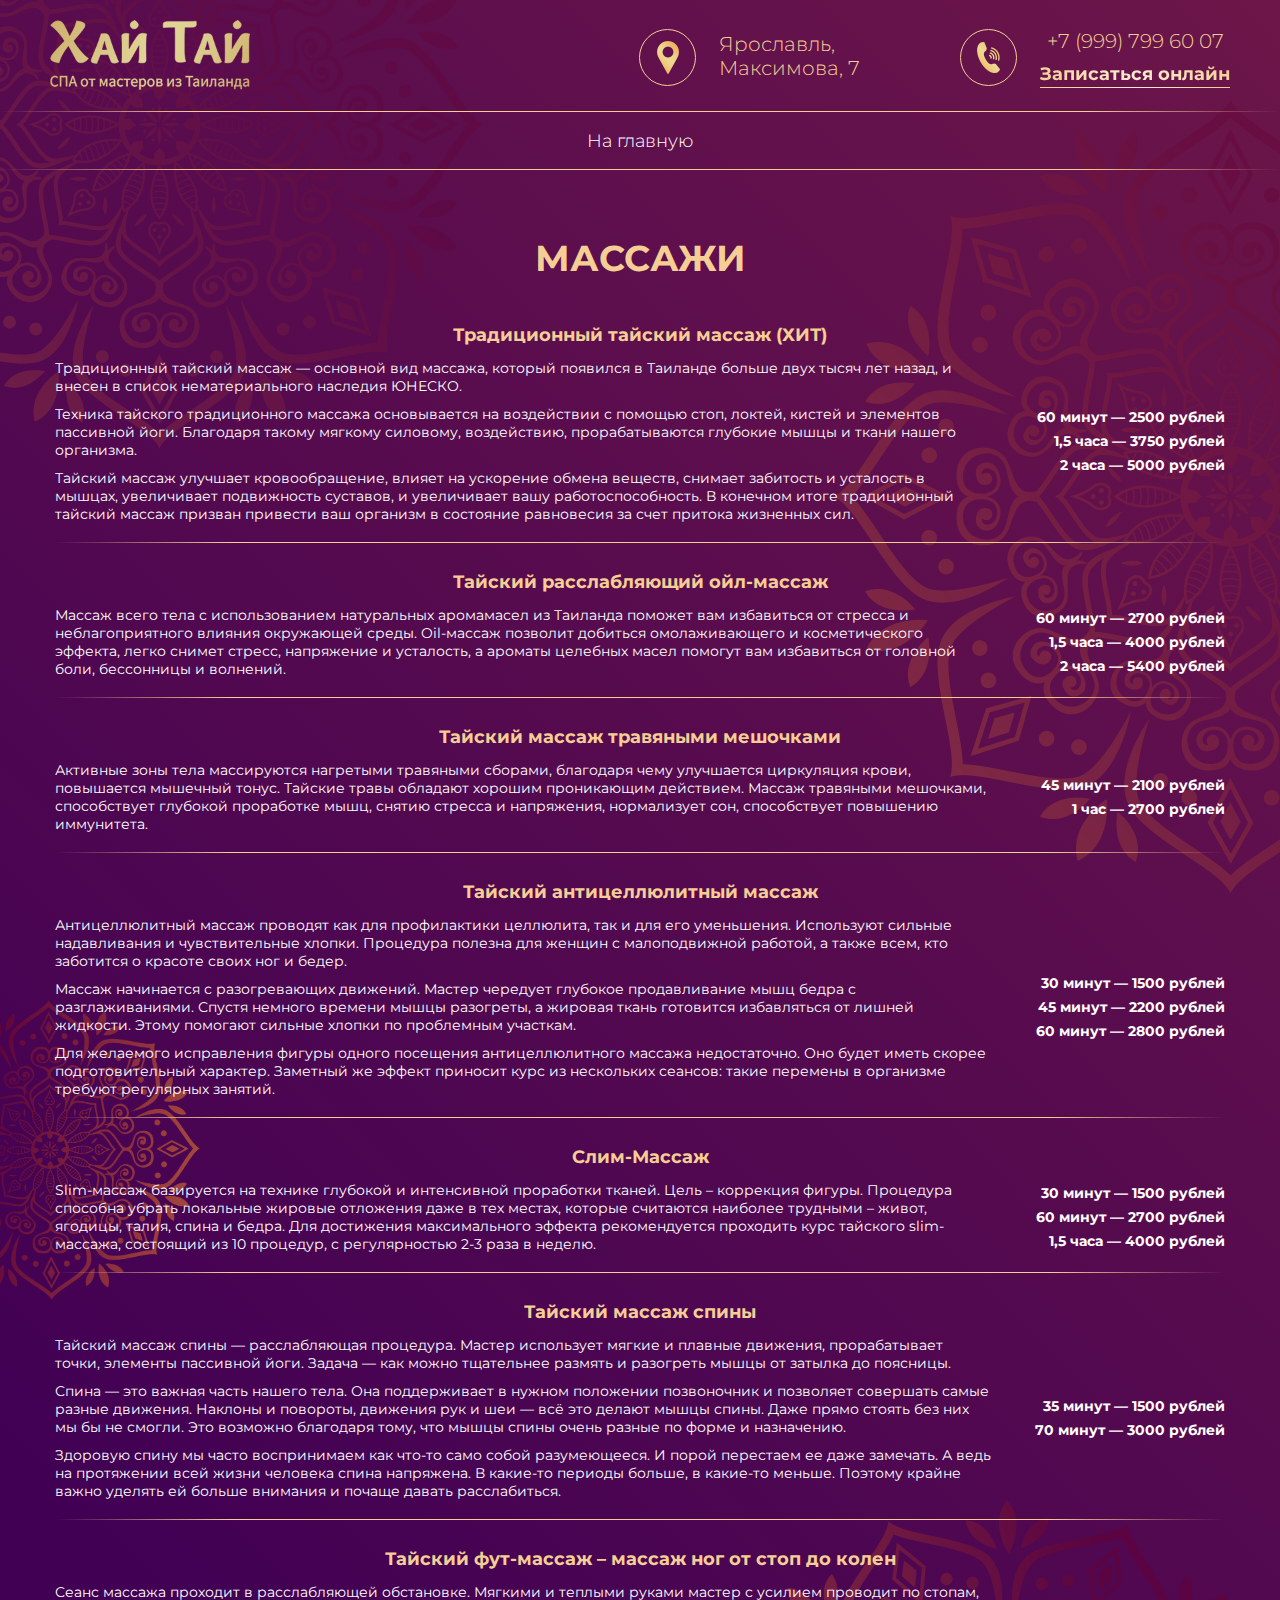
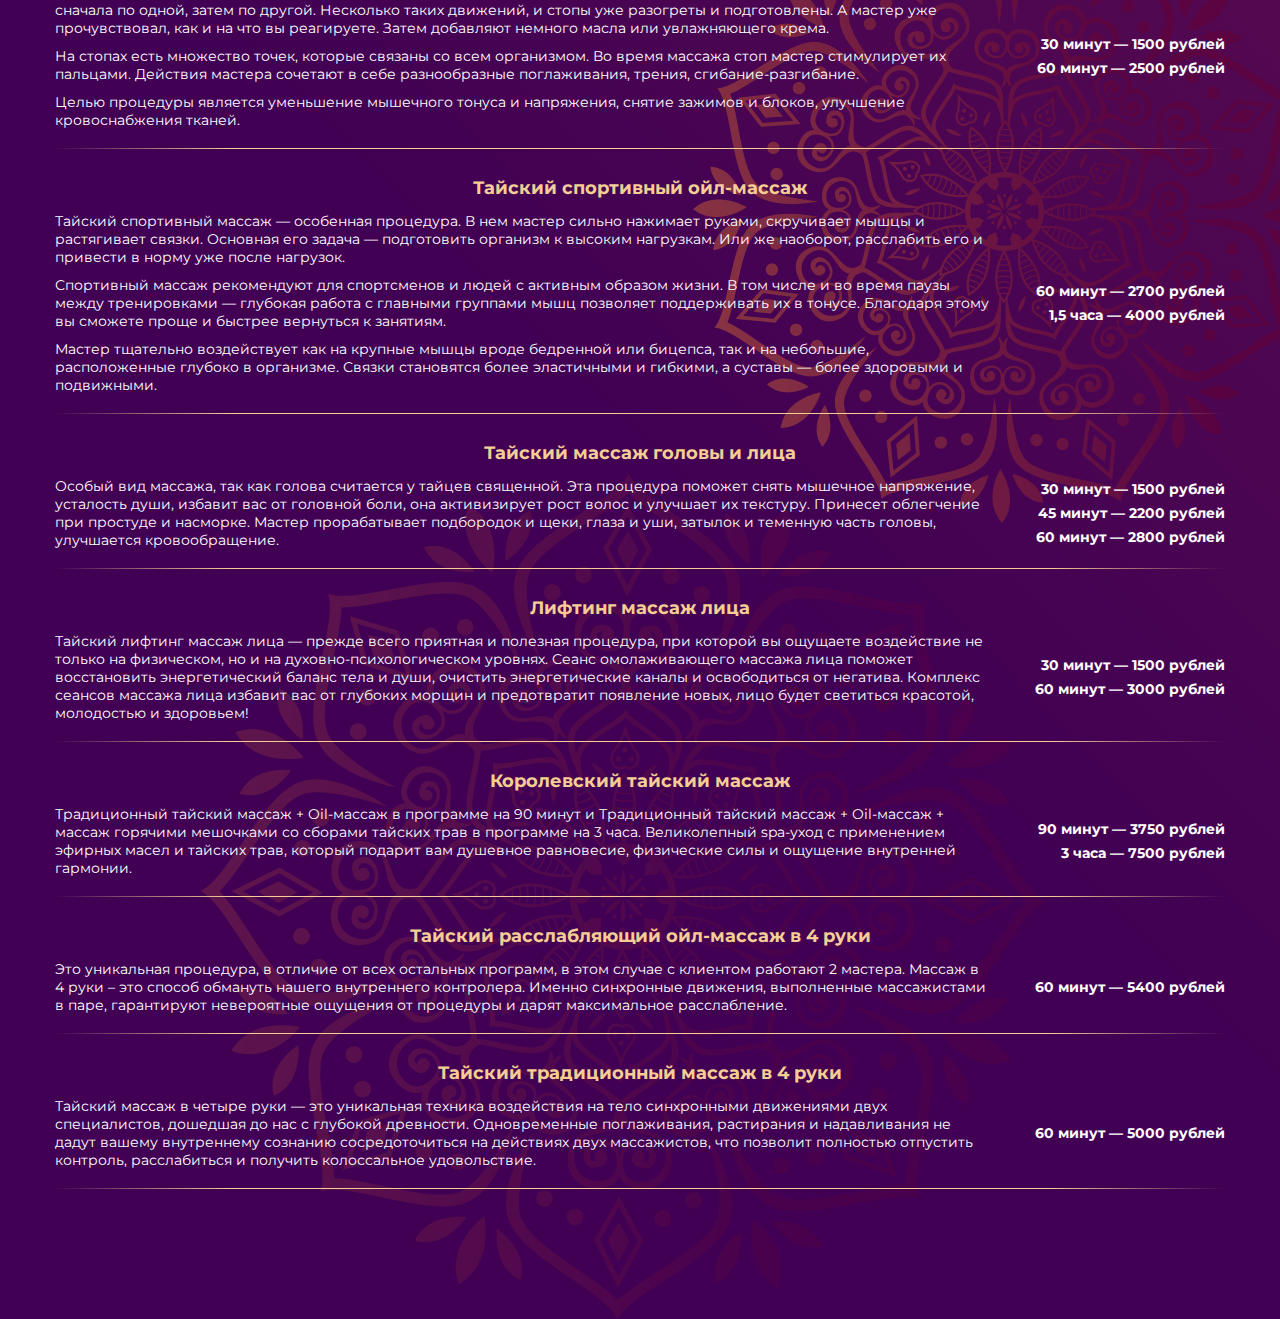
==== massages.html @ 06f7589d "1.0.2" ====
<!DOCTYPE html>
<html lang="en">

<head>
    <meta charset="UTF-8">
    <meta name="viewport" content="width=device-width, initial-scale=1.0">
    <title>Document</title>
    <link rel="stylesheet" href="css/reset.css">
    <link rel="stylesheet" href="css/main.css">
    <link rel="stylesheet" href="css/massages.css">
</head>

<body>
    <header class="header">
        <div class="container header__container">
            <div class="header__top">
                <div class="header__contacts">
                    <a href="index.html" class="header__logo"><img src="img/logo.png" alt="Логотип" width="200"></a>
                    <div class="header__contacts-links">
                        <a href="#" class="header__location">Ярославль, <br>
                            Максимова, 7</a>
                        <div class="header__phone-and-appointment-container">
                            <a href="tel:+79997996007" class="header__phone">+7 (999) 799 60 07</a>
                            <a href="https://beauty.dikidi.net/ru/record/323341" target="_blank"
                                class="header__appointment-btn">Записаться онлайн</a>
                        </div>
                    </div>
                </div>
                <nav class="header__navigation">
                    <ul class="header__nav-list">
                        <li class="header__nav-list-item"><a href="index.html" class="header__nav-list-item-link">На
                                главную</a>
                        </li>
                    </ul>
                </nav>
            </div>
        </div>
    </header>

    <section class="price">
        <div class="container price__container">
            <h2 class="price__title">МАССАЖИ</h2>
            <div class="price__item">
                <h4 class="item__title">Традиционный тайский массаж (ХИТ) </h4>
                <div class="item__discription">
                    <p>Традиционный тайский массаж — основной вид массажа, который появился в Таиланде больше двух тысяч
                        лет назад, и внесен в список нематериального наследия ЮНЕСКО.</p>
                    <p>Техника тайского традиционного массажа основывается на воздействии с помощью стоп, локтей, кистей
                        и элементов пассивной йоги. Благодаря такому мягкому силовому, воздействию, прорабатываются
                        глубокие мышцы и ткани нашего организма.</p>
                    <p>Тайский массаж улучшает кровообращение, влияет на ускорение обмена веществ, снимает забитость и
                        усталость в мышцах, увеличивает подвижность суставов, и увеличивает вашу работоспособность. В
                        конечном итоге традиционный тайский массаж призван привести ваш организм в состояние равновесия
                        за счет притока жизненных сил.</p>
                </div>
                <div class="item__prices">
                    <p class="item__price">60 минут — 2500 рублей</p>
                    <p class="item__price">1,5 часа — 3750 рублей</p>
                    <p class="item__price">2 часа — 5000 рублей</p>
                </div>
            </div>
            <div class="price__item">
                <h4 class="item__title">Тайский расслабляющий ойл-массаж </h4>
                <div class="item__discription">
                    <p>Массаж всего тела с использованием натуральных аромамасел из Таиланда поможет вам избавиться от
                        стресса и неблагоприятного влияния окружающей среды. Oil-массаж позволит добиться омолаживающего
                        и косметического эффекта, легко снимет стресс, напряжение и усталость, а ароматы целебных масел
                        помогут вам избавиться от головной боли, бессонницы и волнений.</p>
                </div>
                <div class="item__prices">
                    <p class="item__price">60 минут — 2700 рублей</p>
                    <p class="item__price">1,5 часа — 4000 рублей</p>
                    <p class="item__price">2 часа — 5400 рублей</p>
                </div>
            </div>
            <div class="price__item">
                <h4 class="item__title">Тайский массаж травяными мешочками</h4>
                <div class="item__discription">
                    <p>Активные зоны тела массируются нагретыми травяными сборами, благодаря чему улучшается циркуляция
                        крови, повышается мышечный тонус. Тайские травы обладают хорошим проникающим действием. Массаж
                        травяными мешочками, способствует глубокой проработке мышц, снятию стресса и напряжения,
                        нормализует сон, способствует повышению иммунитета.</p>
                </div>
                <div class="item__prices">
                    <p class="item__price">45 минут — 2100 рублей</p>
                    <p class="item__price">1 час — 2700 рублей</p>
                </div>
            </div>
            <div class="price__item">
                <h4 class="item__title">Тайский антицеллюлитный массаж </h4>
                <div class="item__discription">
                    <p>Антицеллюлитный массаж проводят как для профилактики целлюлита, так и для его уменьшения.
                        Используют сильные надавливания и чувствительные хлопки. Процедура полезна для женщин с
                        малоподвижной работой, а также всем, кто заботится о красоте своих ног и бедер.</p>
                    <p>Массаж начинается с разогревающих движений. Мастер чередует глубокое продавливание мышц бедра с
                        разглаживаниями. Спустя немного времени мышцы разогреты, а жировая ткань готовится избавляться
                        от лишней жидкости. Этому помогают сильные хлопки по проблемным участкам.</p>
                    <p>Для желаемого исправления фигуры одного посещения антицеллюлитного массажа недостаточно. Оно
                        будет иметь скорее подготовительный характер. Заметный же эффект приносит курс из нескольких
                        сеансов: такие перемены в организме требуют регулярных занятий.</p>
                </div>
                <div class="item__prices">
                    <p class="item__price">30 минут — 1500 рублей</p>
                    <p class="item__price">45 минут — 2200 рублей</p>
                    <p class="item__price">60 минут — 2800 рублей</p>
                </div>
            </div>
            <div class="price__item">
                <h4 class="item__title">Слим-Массаж</h4>
                <div class="item__discription">
                    <p>Slim-массаж базируется на технике глубокой и интенсивной проработки тканей. Цель – коррекция
                        фигуры. Процедура способна убрать локальные жировые отложения даже в тех местах, которые
                        считаются наиболее трудными – живот, ягодицы, талия, спина и бедра. Для достижения максимального
                        эффекта рекомендуется проходить курс тайского slim-массажа, состоящий из 10 процедур, с
                        регулярностью 2-3 раза в неделю.</p>
                </div>
                <div class="item__prices">
                    <p class="item__price">30 минут — 1500 рублей</p>
                    <p class="item__price">60 минут — 2700 рублей</p>
                    <p class="item__price">1,5 часа — 4000 рублей</p>
                </div>
            </div>
            <div class="price__item">
                <h4 class="item__title">Тайский массаж спины </h4>
                <div class="item__discription">
                    <p>Тайский массаж спины — расслабляющая процедура. Мастер использует мягкие и плавные движения,
                        прорабатывает точки, элементы пассивной йоги. Задача — как можно тщательнее размять и разогреть
                        мышцы от затылка до поясницы.</p>
                    <p>Спина — это важная часть нашего тела. Она поддерживает в нужном положении позвоночник и позволяет
                        совершать самые разные движения. Наклоны и повороты, движения рук и шеи — всё это делают мышцы
                        спины. Даже прямо стоять без них мы бы не смогли. Это возможно благодаря тому, что мышцы спины
                        очень разные по форме и назначению.</p>
                    <p>Здоровую спину мы часто воспринимаем как что-то само собой разумеющееся. И порой перестаем ее
                        даже замечать. А ведь на протяжении всей жизни человека спина напряжена. В какие-то периоды
                        больше, в какие-то меньше. Поэтому крайне важно уделять ей больше внимания и почаще давать
                        расслабиться.</p>
                </div>
                <div class="item__prices">
                    <p class="item__price">35 минут — 1500 рублей</p>
                    <p class="item__price">70 минут — 3000 рублей</p>
                </div>
            </div>
            <div class="price__item">
                <h4 class="item__title">Тайский фут-массаж – массаж ног от стоп до колен</h4>
                <div class="item__discription">
                    <p>Сеанс массажа проходит в расслабляющей обстановке. Мягкими и теплыми руками мастер с усилием
                        проводит по стопам, сначала по одной, затем по другой. Несколько таких движений, и стопы уже
                        разогреты и подготовлены. А мастер уже прочувствовал, как и на что вы реагируете. Затем
                        добавляют немного масла или увлажняющего крема. </p>
                    <p>На стопах есть множество точек, которые связаны со всем организмом. Во время массажа стоп мастер
                        стимулирует их пальцами. Действия мастера сочетают в себе разнообразные поглаживания, трения,
                        сгибание-разгибание.</p>
                    <p>Целью процедуры является уменьшение мышечного тонуса и напряжения, снятие зажимов и блоков,
                        улучшение кровоснабжения тканей.</p>
                </div>
                <div class="item__prices">
                    <p class="item__price">30 минут — 1500 рублей</p>
                    <p class="item__price">60 минут — 2500 рублей</p>
                </div>
            </div>
            <div class="price__item">
                <h4 class="item__title">Тайский спортивный ойл-массаж</h4>
                <div class="item__discription">
                    <p>Тайский спортивный массаж — особенная процедура. В нем мастер сильно нажимает руками, скручивает
                        мышцы и растягивает связки. Основная его задача — подготовить организм к высоким нагрузкам. Или
                        же наоборот, расслабить его и привести в норму уже после нагрузок.</p>
                    <p>Спортивный массаж рекомендуют для спортсменов и людей с активным образом жизни. В том числе и во
                        время паузы между тренировками — глубокая работа с главными группами мышц позволяет поддерживать
                        их в тонусе. Благодаря этому вы сможете проще и быстрее вернуться к занятиям.
                    </p>
                    <p>Мастер тщательно воздействует как на крупные мышцы вроде бедренной или бицепса, так и на
                        небольшие, расположенные глубоко в организме. Связки становятся более эластичными и гибкими, а
                        суставы — более здоровыми и подвижными.</p>
                </div>
                <div class="item__prices">
                    <p class="item__price">60 минут — 2700 рублей</p>
                    <p class="item__price">1,5 часа — 4000 рублей</p>
                </div>
            </div>
            <div class="price__item">
                <h4 class="item__title">Тайский массаж головы и лица</h4>
                <div class="item__discription">
                    <p>Особый вид массажа, так как голова считается у тайцев священной. Эта процедура поможет снять
                        мышечное напряжение, усталость души, избавит вас от головной боли, она активизирует рост волос и
                        улучшает их текстуру. Принесет облегчение при простуде и насморке. Мастер прорабатывает
                        подбородок и щеки, глаза и уши, затылок и теменную часть головы, улучшается кровообращение.</p>
                </div>
                <div class="item__prices">
                    <p class="item__price">30 минут — 1500 рублей</p>
                    <p class="item__price">45 минут — 2200 рублей</p>
                    <p class="item__price">60 минут — 2800 рублей</p>
                </div>
            </div>
            <div class="price__item">
                <h4 class="item__title">Лифтинг массаж лица</h4>
                <div class="item__discription">
                    <p>Тайский лифтинг массаж лица — прежде всего приятная и полезная процедура, при которой вы ощущаете
                        воздействие не только на физическом, но и на духовно-психологическом уровнях. Сеанс
                        омолаживающего массажа лица поможет восстановить энергетический баланс тела и души, очистить
                        энергетические каналы и освободиться от негатива. Комплекс сеансов массажа лица избавит вас от
                        глубоких морщин и предотвратит появление новых, лицо будет светиться красотой, молодостью и
                        здоровьем!</p>
                </div>
                <div class="item__prices">
                    <p class="item__price">30 минут — 1500 рублей</p>
                    <p class="item__price">60 минут — 3000 рублей</p>
                </div>
            </div>
            <div class="price__item">
                <h4 class="item__title">Королевский тайский массаж </h4>
                <div class="item__discription">
                    <p>Традиционный тайский массаж + Oil-массаж в программе на 90 минут и Традиционный тайский массаж +
                        Oil-массаж + массаж горячими мешочками со сборами тайских трав в программе на 3 часа.
                        Великолепный spa-уход с применением эфирных масел и тайских трав, который подарит вам душевное
                        равновесие, физические силы и ощущение внутренней гармонии.</p>
                </div>
                <div class="item__prices">
                    <p class="item__price">90 минут — 3750 рублей</p>
                    <p class="item__price">3 часа — 7500 рублей</p>
                </div>
            </div>
            <div class="price__item">
                <h4 class="item__title">Тайский расслабляющий ойл-массаж в 4 руки</h4>
                <div class="item__discription">
                    <p>Это уникальная процедура, в отличие от всех остальных программ, в этом случае с клиентом работают
                        2 мастера. Массаж в 4 руки – это способ обмануть нашего внутреннего контролера. Именно
                        синхронные движения, выполненные массажистами в паре, гарантируют невероятные ощущения от
                        процедуры и дарят максимальное расслабление.</p>
                </div>
                <div class="item__prices">
                    <p class="item__price">60 минут — 5400 рублей</p>
                </div>
            </div>
            <div class="price__item">
                <h4 class="item__title">Тайский традиционный массаж в 4 руки </h4>
                <div class="item__discription">
                    <p>Тайский массаж в четыре руки — это уникальная техника воздействия на тело синхронными движениями
                        двух специалистов, дошедшая до нас с глубокой древности. Одновременные поглаживания, растирания
                        и надавливания не дадут вашему внутреннему сознанию сосредоточиться на действиях двух
                        массажистов, что позволит полностью отпустить контроль, расслабиться и получить колоссальное
                        удовольствие.</p>
                </div>
                <div class="item__prices">
                    <p class="item__price">60 минут — 5000 рублей</p>
                </div>
            </div>
        </div>
    </section>

</body>

</html>
---- css/main.css ----
@import url('https://fonts.googleapis.com/css?family=Roboto:300,400,700&display=swap&subset=cyrillic');
@import url('https://fonts.googleapis.com/css?family=Source+Sans+Pro:300,400,700&display=swap&subset=cyrillic');
/* font-family: 'Source Sans Pro', sans-serif; */
@import url('https://fonts.googleapis.com/css?family=Montserrat:300,400,700,900&display=swap&subset=cyrillic');
/* font-family: 'Montserrat', sans-serif; */


a {
    color: #000;
    text-decoration: none;
}

html {
    font-size: 10px;
    /* font-family: 'Roboto', sans-serif; */
    /* font-family: 'Source Sans Pro', sans-serif; */
    font-family: 'Montserrat', sans-serif;
    font-weight: 400;
}

body {
    overflow-x: hidden;
}



/* .container {
    padding-left: 5rem;
    padding-right: 5rem;
} */

.header__top {
    padding-left: 5rem;
    padding-right: 5rem;
    /* padding-bottom: 1px; */
    background: url('../img/ornament.png') right 10rem/auto no-repeat, url('../img/ornament2.png') left top/auto no-repeat, linear-gradient(45deg, rgba(65, 0, 84, 1) 35%, rgba(108, 22, 73, 1) 100%);
}


.header__contacts {
    position: relative;
    display: flex;
    justify-content: space-between;
    align-items: center;
    padding-top: 2rem;
    padding-bottom: 2rem;
}

.header__contacts::after {
    content: '';
    position: absolute;
    bottom: 0;
    left: -5rem;
    width: 100vw;
    height: 1px;
    background: linear-gradient(90deg, rgba(244, 206, 148, 0) 0%, rgba(244, 206, 148, 1) 15%, rgba(244, 206, 148, 1) 50%, rgba(244, 206, 148, 1) 85%, rgba(244, 206, 148, 0) 100%);
}


.header__contacts-links {
    display: flex;
    align-items: center;
    height: 6.5rem;
}

.header__phone-and-appointment-container {
    position: relative;
    display: flex;
    flex-direction: column;
    align-items: center;
    justify-content: space-around;
    height: 100%;
    padding-left: 8rem;
}

.header__phone::before {
    content: '';
    position: absolute;
    left: 0;
    top: 50%;
    margin-top: -2.75rem;
    width: 5.5rem;
    height: 5.5rem;
    border-radius: 50%;
    border: 1px solid #f4ce94;
    background: url('../img/incoming-call.png');
    background-position: center;
    background-repeat: no-repeat;
}

.header__location,
.header__phone {
    font-size: 2rem;
    font-weight: 300;
    color: #f4ce94;
    line-height: normal;
}

.header__location {
    position: relative;
    display: flex;
    align-items: center;
    height: 100%;
    padding-left: 8rem;
    margin-right: 10rem;
}

.header__location::before {
    content: '';
    position: absolute;
    left: 0;
    top: 50%;
    margin-top: -2.75rem;
    width: 5.5rem;
    height: 5.5rem;
    border-radius: 50%;
    border: 1px solid #f4ce94;
    background: url('../img/pin.png');
    background-position: center;
    background-repeat: no-repeat;
}

.header__appointment-btn {
    position: relative;
    font-size: 1.8rem;
    font-weight: 700;
    background: linear-gradient(45deg, rgba(244, 206, 148, 1) 0%, rgba(252, 235, 209, 1) 50%, rgba(244, 206, 148, 1) 100%);
    -webkit-background-clip: text;
    -webkit-text-fill-color: transparent;
    color: #f4ce94;
}

.header__appointment-btn::after {
    content: '';
    position: absolute;
    bottom: -5px;
    left: 0;
    width: 100%;
    height: 1px;
    background: linear-gradient(45deg, rgba(244, 206, 148, 1) 0%, rgba(252, 235, 209, 1) 50%, rgba(244, 206, 148, 1) 100%);

}


.header__nav-list {
    display: flex;
    justify-content: space-around;
    align-items: center;
    max-width: 117rem;
    padding-top: 2rem;
    padding-bottom: 2rem;
    margin: auto;
}

.header__nav-list-item-link {
    position: relative;
    font-size: 1.8rem;
    font-weight: 300;
    color: #fff;
    transition: .3s;
    transition-property: color;
}

.header__nav-list-item-link::after {
    content: '';
    position: absolute;
    bottom: -5px;
    left: -10%;
    width: 120%;
    height: 1px;
    background: linear-gradient(45deg, rgba(244, 206, 148, 1) 0%, rgba(252, 235, 209, 1) 50%, rgba(244, 206, 148, 1) 100%);
    opacity: 0;
    transition: .5s;
    transition-property: opacity;
}

.header__nav-list-item-link:hover:after {
    opacity: 1;
}

.header__nav-list-item-link:hover {
    color: #f4ce94;
}

.header__navigation {
    position: relative;
}

.header__navigation::after {
    content: '';
    position: absolute;
    bottom: 0;
    left: -5rem;
    width: 100vw;
    height: 1px;
    background: linear-gradient(90deg, rgba(244, 206, 148, 0) 0%, rgba(244, 206, 148, 1) 15%, rgba(244, 206, 148, 1) 50%, rgba(244, 206, 148, 1) 85%, rgba(244, 206, 148, 0) 100%);
}


.header__content {
    position: relative;
}

.swiper-container {
    width: 100%;
    height: 100vh;
    min-height: 90rem;
}

.slider-img-container {
    display: flex;
    align-items: center;
    width: 100%;
    max-height: 100%;
    overflow-y: hidden;
    background-repeat: no-repeat;
    background-position: center;
    background-size: cover;
}

.slider-img-container::before {
    content: '';
    position: absolute;
    top: 0;
    height: 0;
    width: 100%;
    height: 100%;
    background: linear-gradient(45deg, rgba(65, 0, 84, 0.7) 35%, rgba(108, 22, 73, 0.7) 100%);
}

.swiper-pagination-bullet {
    border: 1px solid #fff;
    background: none;
}

.swiper-pagination-bullet-active {
    border: 1px solid #f4ce94;
    background: #f4ce94;
}

.header__content-text {
    position: absolute;
    top: 0;
    left: 0;
    z-index: 9999;
    display: flex;
    flex-direction: column;
    align-items: center;
    justify-content: center;
    width: 100%;
    height: 100%;
}

.header__title {
    font-size: 6rem;
    color: #f4ce94;
    font-weight: 700;
    margin-bottom: 3rem;
}

.header__subtitle {
    position: relative;
    font-size: 3rem;
    font-weight: 300;
    color: #fff;
    text-align: center;
    line-height: normal;
}

.header__subtitle::after {
    content: '';
    position: absolute;
    bottom: -10rem;
    left: 50%;
    margin-left: -10rem;
    width: 20rem;
    height: 5rem;
    background-image: url('../img/text-separator.png');
    background-position: center;
    background-repeat: no-repeat;
    background-size: contain;
}

.header__second-title {
    margin-top: 15rem;
    font-size: 3rem;
    color: #f4ce94;
    font-weight: 700;
    margin-bottom: 3rem;
}

.header__second-title-discription {
    display: flex;
    flex-direction: column;
    align-items: center;
}

.header__second-title-discription p {
    position: relative;
    width: max-content;
    margin-bottom: 1.5rem;
    font-size: 1.8rem;
    font-weight: 300;
    color: #fff;
    text-align: center;
}

.header__second-title-discription p::before,
.header__second-title-discription p::after {
    content: '';
    position: absolute;
    top: 50%;
    margin-top: -0.35rem;
    width: 3rem;
    height: 0.7rem;
    background: url('../img/bullet.png');
    background-position: center;
    background-size: contain;
    background-repeat: no-repeat;
}

.header__second-title-discription p::after {
    right: -5rem;
}

.header__second-title-discription p::before {
    left: -5rem;
    transform: rotate(180deg);
}



/* ********************CERTIFICATE************************ */

@keyframes move_wave {
    0% {
        transform: translateX(0) translateZ(0) scaleY(1)
    }

    50% {
        transform: translateX(-25%) translateZ(0) scaleY(0.55)
    }

    100% {
        transform: translateX(-50%) translateZ(0) scaleY(1)
    }
}


.certificate__container {
    position: relative;
    padding-top: 10rem;
    padding-bottom: 15rem;
}

.waveWrapper {
    overflow: hidden;
    position: absolute;
    left: 0;
    right: 0;
    bottom: 0;
    top: -2px;
    z-index: -2;
    margin: auto;
}

.waveWrapperInner {
    position: absolute;
    width: 100%;
    overflow: hidden;
    height: 100%;
    bottom: -1px;
    background-image: linear-gradient(to top, rgba(108, 22, 73, 1) 20%, rgba(65, 0, 84, 1) 80%);
}

.bgTop {
    z-index: 15;
    opacity: 0.5;
}

.bgMiddle {
    z-index: 10;
    opacity: 0.75;
}

.bgBottom {
    z-index: 5;
}

.wave {
    position: absolute;
    left: 0;
    width: 200%;
    height: 100%;
    background-repeat: repeat no-repeat;
    background-position: 0 bottom;
    transform-origin: center bottom;
}

.waveTop {
    background-size: 50% 100px;
}

.waveAnimation .waveTop {
    animation: move-wave 3s;
    -webkit-animation: move-wave 3s;
    -webkit-animation-delay: 1s;
    animation-delay: 1s;
}

.waveMiddle {
    background-size: 50% 120px;
}

.waveAnimation .waveMiddle {
    animation: move_wave 10s linear infinite;
}

.waveBottom {
    background-size: 50% 100px;
}

.waveAnimation .waveBottom {
    animation: move_wave 15s linear infinite;
}


.certificate__title {
    position: relative;
    font-size: 3.6rem;
    font-weight: 700;
    color: #f4ce94;
    text-align: center;
}

.certificate__title::after {
    content: '';
    position: absolute;
    bottom: -3rem;
    left: 50%;
    margin-left: -10rem;
    width: 20rem;
    height: 1rem;
    background-image: url('../img/title-sep.png');
    background-position: center;
    background-repeat: no-repeat;
    background-size: contain;
}

.certificate__subtitle {
    margin-top: 5rem;
    font-size: 2.4rem;
    font-weight: 300;
    color: #fff;
    text-align: center;
}

.certificate__discription {
    position: relative;
    display: flex;
    flex-direction: column;
    align-items: center;
    justify-content: center;
    width: 650px;
    height: 330px;
    margin: auto;
    margin-top: 10rem;
}

.certificate__discription::before {
    content: '';
    position: absolute;
    left: 0;
    bottom: 0;
    z-index: -1;
    width: 100%;
    height: 400px;
    background-image: url('../img/content-border.png');
    background-size: contain;
}

.certificate__discription-par {
    padding-left: 3rem;
    padding-right: 3rem;
    font-size: 1.6rem;
    font-weight: 300;
    color: #fff;
    text-align: center;
}

.certificate__discription-par:first-child {
    margin-bottom: 2rem;
    font-weight: 700;
}

.certificate__button {
    margin-top: 4rem;
    padding: 1.5rem 3rem;
    font-size: 1.8rem;
    font-weight: 700;
    color: #fff;
    text-shadow: 0px 2px 4.7px rgba(0, 0, 0, 0.4);
    background: linear-gradient(90deg, rgb(255, 192, 95) 0%, rgb(244, 206, 148) 50%, rgb(255, 192, 95) 100%);
    cursor: pointer;
    transition: .3s;
    transition-property: transform, box-shadow;
}

.certificate__button:hover {
    transform: scale(1.01);
    box-shadow: 0px 6px 15.04px 0.96px rgba(0, 0, 0, 0.5);
}




/* **************SERVICES*************** */

.services {
    position: relative;
    top: -2px;
    background-color: #fff;
}

.services__container {
    padding-top: 10rem;
    padding-bottom: 10rem;
}

.services__content {
    display: flex;
    flex-wrap: wrap;
    width: 1170px;
    margin: auto;
    margin-top: 7rem;
}

.services__item:nth-child(1),
.services__item:nth-child(3) {
    display: flex;
    flex-direction: column;
    align-items: center;
    justify-content: center;
    width: 25%;
    height: 200px;
    border: 1px solid #b8b8b8;
    box-sizing: border-box;
    transition: 0.3s;
    transition-property: border, color;
}

.services__item:nth-child(2),
.services__item:nth-child(4) {
    width: 25%;
    height: 200px;
    background-position: center;
    background-size: cover;
    background-repeat: no-repeat;
}

.services__item:nth-child(2) {
    background-image: url('../img/services1.jpg');
}

.services__item:nth-child(4) {
    background-image: url('../img/services2.jpg');
}

.services__item-title {
    margin-top: 2rem;
    font-size: 2.6rem;
    color: #250030;
    transition: 0.3s;
    transition-property: color;
}

.services__item:nth-child(1):hover,
.services__item:nth-child(3):hover {
    border: 1px solid #f4ce94;

}

.services__item:nth-child(1):hover .services__item-title,
.services__item:nth-child(3):hover .services__item-title {
    color: #f4ce94;
}

.icon-container {
    width: 8rem;
    height: 8rem;
}

.services__icon {
    width: 8rem;
    height: 8rem;
    fill: linear-gradient(45deg, #410054 35%, rgba(108, 22, 73, 1) 100%);
    transition: 0.3s;
    transition-property: fill;
}

.services__item:nth-child(1):hover .services__icon,
.services__item:nth-child(3):hover .services__icon {
    fill: #f4ce94;
}
---- css/massages.css ----
body {
    background: url('../img/ornament4.png') 20rem bottom/auto no-repeat, url('../img/ornament3.png') right 150rem/auto no-repeat, url('../img/bg-orn.png') -10rem 100rem/30rem auto no-repeat, url('../img/ornament.png') right 10rem/auto no-repeat, url('../img/ornament2.png') left top/auto no-repeat, linear-gradient(45deg, rgba(65, 0, 84, 1) 35%, rgba(108, 22, 73, 1) 100%);
}

.header__top {
    background: none;
}

.price__container {
    display: flex;
    flex-direction: column;
    align-items: center;
    width: 1170px;
    margin: auto;
    padding-top: 7rem;
    padding-bottom: 10rem;
}

.price__title {
    margin-bottom: 5rem;
    font-size: 3.6rem;
    font-weight: 700;
    color: #f4ce94;
}

.price__item {
    position: relative;
    display: flex;
    flex-wrap: wrap;
    justify-content: space-between;
    align-items: center;
    width: 100%;
    padding-bottom: 2rem;
    margin-bottom: 3rem;
}

.price__item::after {
    content: '';
    position: absolute;
    left: 0;
    bottom: 0;
    width: 100%;
    height: 1px;
    background: linear-gradient(90deg, rgba(244, 206, 148, 0) 0%, rgba(244, 206, 148, 1) 15%, rgba(244, 206, 148, 1) 50%, rgba(244, 206, 148, 1) 85%, rgba(244, 206, 148, 0) 100%);

}

.item__title {
    width: 100%;
    font-size: 1.8rem;
    font-weight: 700;
    color: #f4ce94;
    text-align: center;
    margin-bottom: 1.5rem;
}

.item__title_short {
    width: 80%;
    text-align-last: left;
}

.item__discription {
    width: 80%;

}

.item__discription p {
    font-size: 1.4rem;
    color: #fff;
    line-height: normal;
    margin-bottom: 1rem;
}

.item__discription p:last-child {
    margin-bottom: 0;
}

.item__discription ul {
    margin-top: 1.5rem;
}

.item__discription ul li {
    position: relative;
    font-size: 1.4rem;
    color: #fff;
    line-height: normal;
    margin-bottom: 1rem;
    padding-left: 2rem;
}

.item__discription ul li:last-child {
    margin-bottom: 0;
}

.item__discription ul li::before {
    content: '';
    position: absolute;
    left: 0;
    top: 50%;
    margin-top: -0.35rem;
    width: 0.7rem;
    height: 0.7rem;
    margin-right: 1rem;
    border-radius: 50%;
    background-color: #f4ce94;
}



.item__price {
    font-size: 1.4rem;
    font-weight: 700;
    color: #fff;
    margin-bottom: 1rem;
    text-align: right;
}

.item__prices .item__price:last-child {
    margin-bottom: 0;
}
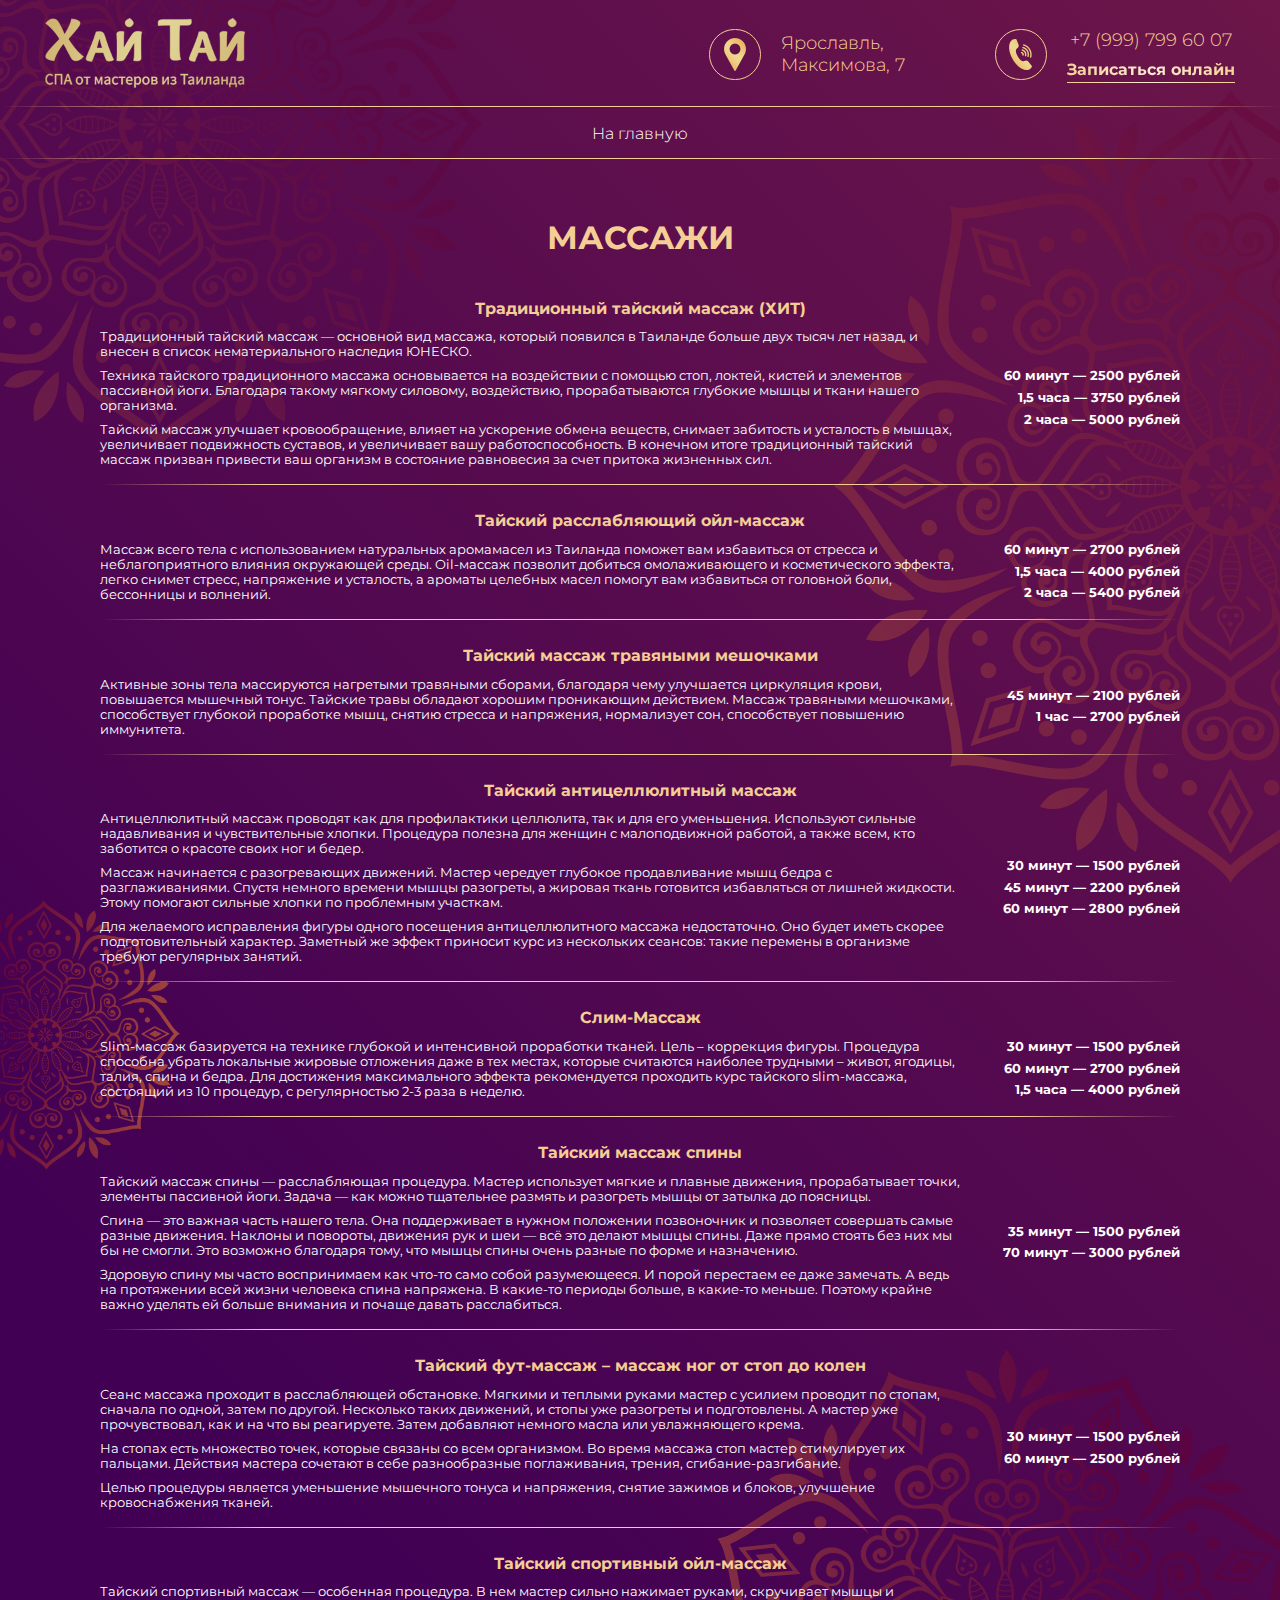
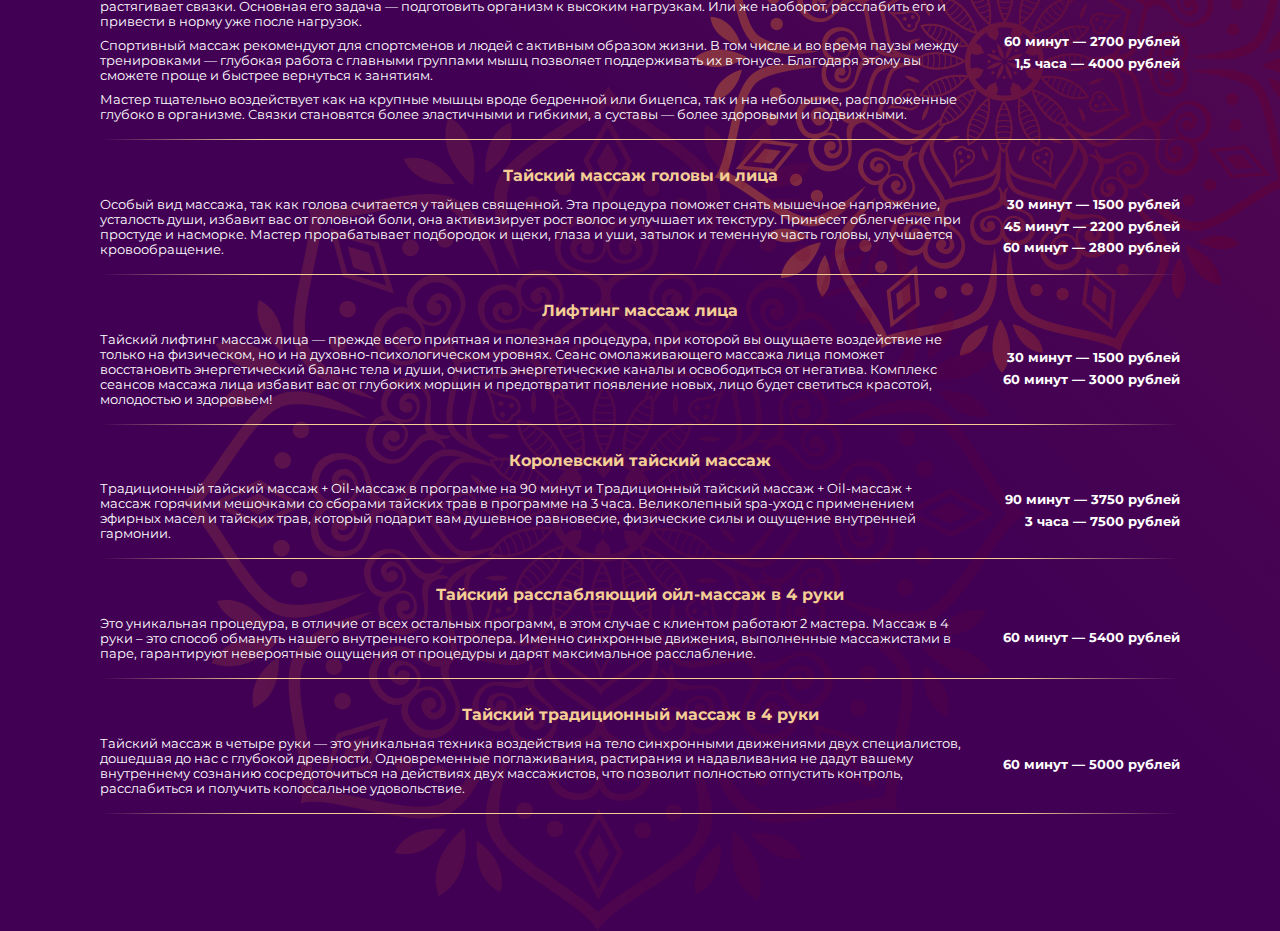
==== commit 7576b579: "1.1.0" ====
--- a/massages.html
+++ b/massages.html
@@ -4,7 +4,7 @@
 <head>
     <meta charset="UTF-8">
     <meta name="viewport" content="width=device-width, initial-scale=1.0">
-    <title>Document</title>
+    <title>Хай Тай. Массажи</title>
     <link rel="stylesheet" href="css/reset.css">
     <link rel="stylesheet" href="css/main.css">
     <link rel="stylesheet" href="css/massages.css">
@@ -17,7 +17,7 @@
                 <div class="header__contacts">
                     <a href="index.html" class="header__logo"><img src="img/logo.png" alt="Логотип" width="200"></a>
                     <div class="header__contacts-links">
-                        <a href="#" class="header__location">Ярославль, <br>
+                        <a class="header__location">Ярославль, <br>
                             Максимова, 7</a>
                         <div class="header__phone-and-appointment-container">
                             <a href="tel:+79997996007" class="header__phone">+7 (999) 799 60 07</a>
@@ -247,6 +247,33 @@
         </div>
     </section>
 
+    <div class="header__contacts_fixed header__contacts">
+        <a href="index.html" class="header__logo"><img src="img/logo.png" alt="Логотип" width="100"></a>
+        <div class="header__contacts-links">
+            <a class="header__location flowing-scroll">Ярославль, <br>
+                Максимова, 7</a>
+            <div class="header__phone-and-appointment-container">
+                <a href="tel:+79997996007" class="header__phone">+7 (999) 799 60 07</a>
+                <a href="https://beauty.dikidi.net/ru/record/323341" target="_blank"
+                    class="header__appointment-btn">Записаться онлайн</a>
+            </div>
+        </div>
+    </div>
+
+
+    <script src="https://code.jquery.com/jquery-3.4.1.min.js"
+        integrity="sha256-CSXorXvZcTkaix6Yvo6HppcZGetbYMGWSFlBw8HfCJo=" crossorigin="anonymous"></script>
+    <script>
+        var fixedHeader = $('.header__contacts_fixed');
+
+        $(window).scroll(function () {
+            if ($(window).scrollTop() > 170) {
+                fixedHeader.addClass('header__contacts_fixed_active');
+            } else {
+                fixedHeader.removeClass('header__contacts_fixed_active');
+            }
+        });
+    </script>
 </body>
 
 </html>--- a/css/main.css
+++ b/css/main.css
@@ -19,15 +19,423 @@
 }
 
 body {
+    position: relative;
     overflow-x: hidden;
 }
 
-
+@media(max-width: 1280px) {
+    html {
+        font-size: 9px;
+    }
+}
+
+@media(max-width: 1023px) {
+    html {
+        font-size: 8px;
+    }
+}
+
+@media(max-width: 767px) {
+    html {
+        font-size: 7px;
+    }
+}
 
 /* .container {
     padding-left: 5rem;
     padding-right: 5rem;
 } */
+
+
+
+.mobile-menu {
+    position: fixed;
+    top: 0;
+    left: 0;
+    z-index: 9999;
+    display: flex;
+    justify-content: space-around;
+    align-items: center;
+    flex-direction: column;
+    width: 100vw;
+    height: 100vh;
+    background: linear-gradient(45deg, rgba(65, 0, 84, 1) 35%, rgba(108, 22, 73, 1) 100%);
+    transform: translateX(100%);
+    transition: transform 0.5s;
+}
+
+.mobile-menu_active {
+    transform: translateX(0);
+}
+
+.mobile-menu__contacts {
+    position: relative;
+    display: flex;
+    flex-direction: column;
+    align-items: center;
+    width: 100%;
+    padding-bottom: 5rem;
+}
+
+.mobile-menu__contacts::after {
+    content: '';
+    position: absolute;
+    bottom: 0;
+    width: 100%;
+    height: 1px;
+    background: linear-gradient(90deg, rgba(244, 206, 148, 0) 0%, rgba(244, 206, 148, 1) 15%, rgba(244, 206, 148, 1) 50%, rgba(244, 206, 148, 1) 85%, rgba(244, 206, 148, 0) 100%);
+}
+
+
+.mobile-menu__contacts-links {
+    display: flex;
+    flex-direction: column;
+    align-items: center;
+
+    margin-top: 3rem;
+}
+
+.mobile-menu__phone-and-appointment-container {
+    position: relative;
+    display: flex;
+    flex-direction: column;
+    align-items: center;
+    justify-content: space-around;
+    height: 100%;
+    padding-left: 4rem;
+    margin-top: 2rem;
+}
+
+.mobile-menu__phone::before {
+    content: '';
+    position: absolute;
+    left: 0;
+    top: 50%;
+    margin-top: -1.5rem;
+    width: 3rem;
+    height: 3rem;
+    border-radius: 50%;
+    border: 1px solid #f4ce94;
+    background: url('../img/incoming-call.png');
+    background-position: center;
+    background-repeat: no-repeat;
+    background-size: 1.5rem auto;
+}
+
+.mobile-menu__location,
+.mobile-menu__phone {
+    font-size: 2rem;
+    font-weight: 300;
+    color: #f4ce94;
+    line-height: normal;
+}
+
+.mobile-menu__location {
+    position: relative;
+    display: flex;
+    align-items: center;
+    height: 100%;
+    padding-left: 4rem;
+}
+
+.mobile-menu__location::before {
+    content: '';
+    position: absolute;
+    left: 0;
+    top: 50%;
+    margin-top: -1.5rem;
+    width: 3rem;
+    height: 3rem;
+    border-radius: 50%;
+    border: 1px solid #f4ce94;
+    background: url('../img/pin.png');
+    background-position: center;
+    background-repeat: no-repeat;
+    background-size: 1.5rem auto;
+}
+
+.mobile-menu__appointment-btn {
+    position: relative;
+    font-size: 1.8rem;
+    font-weight: 700;
+    background: linear-gradient(45deg, rgba(244, 206, 148, 1) 0%, rgba(252, 235, 209, 1) 50%, rgba(244, 206, 148, 1) 100%);
+    -webkit-background-clip: text;
+    -webkit-text-fill-color: transparent;
+    color: #f4ce94;
+}
+
+.mobile-menu__appointment-btn::after {
+    content: '';
+    position: absolute;
+    bottom: -3px;
+    left: 0;
+    width: 100%;
+    height: 1px;
+    background: linear-gradient(45deg, rgba(244, 206, 148, 1) 0%, rgba(252, 235, 209, 1) 50%, rgba(244, 206, 148, 1) 100%);
+
+}
+
+.mobile-menu__nav-list {
+    display: flex;
+    flex-direction: column;
+    align-items: center;
+}
+
+.mobile-menu__nav-list-item {
+    margin-bottom: 2rem;
+}
+
+.mobile-menu__nav-list-item:last-child {
+    margin-bottom: 0;
+}
+
+.mobile-menu__nav-list-item-link {
+    position: relative;
+    font-size: 2rem;
+    font-weight: 300;
+    color: #fff;
+}
+
+.mobile-menu__navigation {
+    position: relative;
+    width: 100%;
+}
+
+.mobile-menu__nav-list-item-link::after {
+    content: '';
+    position: absolute;
+    bottom: -5px;
+    left: -10%;
+    width: 120%;
+    height: 1px;
+    background: linear-gradient(45deg, rgba(244, 206, 148, 1) 0%, rgba(252, 235, 209, 1) 50%, rgba(244, 206, 148, 1) 100%);
+    opacity: 0;
+    transition: .5s;
+    transition-property: opacity;
+}
+
+.mobile-menu__nav-list-item-link:hover:after {
+    opacity: 1;
+}
+
+.mobile-menu__nav-list-item-link:hover {
+    color: #f4ce94;
+}
+
+/* .mobile-menu__navigation::after {
+    content: '';
+    position: absolute;
+    bottom: 0;
+    width: 100%;
+    height: 1px;
+    background: linear-gradient(90deg, rgba(244, 206, 148, 0) 0%, rgba(244, 206, 148, 1) 15%, rgba(244, 206, 148, 1) 50%, rgba(244, 206, 148, 1) 85%, rgba(244, 206, 148, 0) 100%);
+} */
+
+.mobile-menu__nav-and-socials {
+    display: flex;
+    flex-direction: column;
+    align-items: center;
+    justify-content: center;
+}
+
+.mobile-menu__socials {
+    display: flex;
+    margin-top: 5rem;
+}
+
+.mobile-menu__social-item {
+    display: flex;
+    align-items: center;
+    justify-content: center;
+    width: 2rem;
+    height: 2rem;
+    padding: 1rem;
+    margin-right: 2rem;
+    border-radius: 50%;
+    border: 1px solid #f4ce94;
+}
+
+.mobile-menu__social-item:last-child {
+    margin-right: 0;
+}
+
+.mobile-menu__social-item img {
+    height: 2rem;
+}
+
+.mobile-menu__close-btn {
+    position: absolute;
+    right: 3rem;
+    top: 3rem;
+    width: 3rem;
+    height: 3rem;
+    cursor: pointer;
+}
+
+.mobile-menu__close-btn::after,
+.mobile-menu__close-btn::before {
+    content: '';
+    position: absolute;
+    top: 0;
+    left: 0;
+    width: 100%;
+    height: 5px;
+    border-radius: 5px;
+    background-color: #f4ce94;
+}
+
+.mobile-menu__close-btn::after {
+    transform: rotate(45deg);
+}
+
+.mobile-menu__close-btn::before {
+    transform: rotate(-45deg);
+}
+
+@media(max-height: 420px) {
+    .mobile-menu {
+        flex-direction: row;
+    }
+
+    .mobile-menu__contacts {
+        display: flex;
+        flex-direction: column;
+        align-items: center;
+        justify-content: center;
+        width: 50%;
+        height: 100%;
+    }
+
+    .mobile-menu__nav-and-socials {
+        display: flex;
+        flex-direction: column;
+        align-items: center;
+        justify-content: center;
+        width: 50%;
+        height: 100%;
+    }
+
+    .mobile-menu__contacts::after {
+        display: none;
+    }
+}
+
+
+
+
+
+
+.popup-form__container {
+    position: fixed;
+    top: 0;
+    left: 0;
+    z-index: 9999;
+    display: none;
+    justify-content: center;
+    align-items: center;
+    width: 100vw;
+    height: 100vh;
+    background-color: rgba(0, 0, 0, 0.7);
+}
+
+.popup__form-container {
+    position: relative;
+    display: flex;
+    flex-direction: column;
+    align-items: center;
+    width: 50rem;
+    padding-top: 5rem;
+    padding-bottom: 5rem;
+    box-sizing: border-box;
+    border-radius: 2rem;
+    background: linear-gradient(45deg, rgba(65, 0, 84, 1) 35%, rgba(108, 22, 73, 1) 100%);
+
+}
+
+.popup-form__container_active {
+    display: flex;
+}
+
+.popup__form-container form {
+    width: 70%;
+}
+
+.popup__form-container form input {
+    width: 100%;
+}
+
+.popup-form__btn-close {
+    position: absolute;
+    right: 2rem;
+    top: 2rem;
+    width: 3rem;
+    height: 3rem;
+    cursor: pointer;
+}
+
+.popup-form__btn-close::after,
+.popup-form__btn-close::before {
+    content: '';
+    position: absolute;
+    top: 0;
+    left: 0;
+    width: 100%;
+    height: 5px;
+    border-radius: 5px;
+    background-color: #f4ce94;
+}
+
+.popup-form__btn-close::after {
+    transform: rotate(45deg);
+}
+
+.popup-form__btn-close::before {
+    transform: rotate(-45deg);
+}
+
+.popup-form__discription {
+    width: 80%;
+    margin-top: 2rem;
+    font-size: 1.4rem;
+    color: #fff;
+    font-weight: 300;
+}
+
+.popup-form__discription a {
+    font-size: 1.4rem;
+    color: #fff;
+    font-weight: 700;
+    text-decoration: underline;
+}
+
+
+/* #appointment-btn {
+    position: fixed;
+    top: 10rem;
+    right: 5rem;
+    z-index: 9999;
+    padding: 1.5rem 3rem;
+    font-size: 1.4rem;
+    font-weight: 700;
+    color: #fff;
+    text-shadow: 0px 2px 4.7px rgba(0, 0, 0, 0.4);
+    background: linear-gradient(90deg, rgb(255, 192, 95) 0%, rgb(244, 206, 148) 50%, rgb(255, 192, 95) 100%);
+    cursor: pointer;
+    transition: .5s;
+    transition-property: transform, box-shadow, opacity, visible;
+    opacity: 0;
+    visibility: hidden;
+}
+
+#appointment-btn.show {
+    opacity: 1;
+    visibility: visible;
+}
+
+.appointment-btn:hover {
+    box-shadow: 0px 6px 15.04px 0.96px rgba(0, 0, 0, 0.5);
+} */
+
 
 .header__top {
     padding-left: 5rem;
@@ -45,6 +453,10 @@
     padding-top: 2rem;
     padding-bottom: 2rem;
 }
+
+
+
+
 
 .header__contacts::after {
     content: '';
@@ -196,6 +608,39 @@
     background: linear-gradient(90deg, rgba(244, 206, 148, 0) 0%, rgba(244, 206, 148, 1) 15%, rgba(244, 206, 148, 1) 50%, rgba(244, 206, 148, 1) 85%, rgba(244, 206, 148, 0) 100%);
 }
 
+.header__mobile-menu-btn {
+    display: none;
+    width: 4rem;
+    height: 4rem;
+    background-image: url('../img/open-menu.svg');
+    background-position: center;
+    background-repeat: no-repeat;
+    background-size: contain;
+    cursor: pointer;
+}
+
+
+
+@media(max-width: 1023px) {
+    .header__contacts-links {
+        display: none;
+    }
+
+    .header__navigation {
+        display: none;
+    }
+
+    .header__mobile-menu-btn {
+        display: block;
+    }
+}
+
+@media(max-width: 767px) {
+    .header__logo img {
+        width: 100px;
+    }
+}
+
 
 .header__content {
     position: relative;
@@ -211,7 +656,7 @@
     display: flex;
     align-items: center;
     width: 100%;
-    max-height: 100%;
+    height: 100%;
     overflow-y: hidden;
     background-repeat: no-repeat;
     background-position: center;
@@ -228,12 +673,12 @@
     background: linear-gradient(45deg, rgba(65, 0, 84, 0.7) 35%, rgba(108, 22, 73, 0.7) 100%);
 }
 
-.swiper-pagination-bullet {
+.header__swiper-pagination .swiper-pagination-bullet {
     border: 1px solid #fff;
     background: none;
 }
 
-.swiper-pagination-bullet-active {
+.header__swiper-pagination .swiper-pagination-bullet-active {
     border: 1px solid #f4ce94;
     background: #f4ce94;
 }
@@ -242,19 +687,23 @@
     position: absolute;
     top: 0;
     left: 0;
-    z-index: 9999;
+    z-index: 9998;
     display: flex;
     flex-direction: column;
     align-items: center;
     justify-content: center;
     width: 100%;
     height: 100%;
+    padding-left: 3rem;
+    padding-right: 3rem;
+    box-sizing: border-box;
 }
 
 .header__title {
     font-size: 6rem;
     color: #f4ce94;
     font-weight: 700;
+    text-align: center;
     margin-bottom: 3rem;
 }
 
@@ -267,7 +716,25 @@
     line-height: normal;
 }
 
-.header__subtitle::after {
+.header__content-appointment-btn {
+    position: relative;
+    margin-top: 4rem;
+    padding: 1.5rem 5rem;
+    font-size: 1.8rem;
+    font-weight: 700;
+    color: #fff;
+    text-shadow: 0px 2px 4.7px rgba(0, 0, 0, 0.4);
+    background: linear-gradient(90deg, rgb(255, 192, 95) 0%, rgb(244, 206, 148) 50%, rgb(255, 192, 95) 100%);
+    cursor: pointer;
+    transition: .3s;
+    transition-property: box-shadow;
+}
+
+.header__content-appointment-btn:hover {
+    box-shadow: 0px 6px 15.04px 0.96px rgba(0, 0, 0, 0.5);
+}
+
+.header__content-appointment-btn::after {
     content: '';
     position: absolute;
     bottom: -10rem;
@@ -281,11 +748,14 @@
     background-size: contain;
 }
 
+
+
 .header__second-title {
     margin-top: 15rem;
     font-size: 3rem;
     color: #f4ce94;
     font-weight: 700;
+    text-align: center;
     margin-bottom: 3rem;
 }
 
@@ -293,6 +763,9 @@
     display: flex;
     flex-direction: column;
     align-items: center;
+    text-align: center;
+    padding-left: 3rem;
+    padding-right: 3rem;
 }
 
 .header__second-title-discription p {
@@ -328,6 +801,23 @@
     transform: rotate(180deg);
 }
 
+
+@media (max-width: 767px) {
+    .header__second-title-discription p {
+        position: relative;
+        width: auto;
+        margin-bottom: 1.5rem;
+        font-size: 1.8rem;
+        font-weight: 300;
+        color: #fff;
+        text-align: center;
+    }
+
+    .slider-img-container img {
+        height: 100%;
+        width: auto;
+    }
+}
 
 
 /* ********************CERTIFICATE************************ */
@@ -449,8 +939,11 @@
 
 .certificate__subtitle {
     margin-top: 5rem;
+    padding-left: 3rem;
+    padding-right: 3rem;
     font-size: 2.4rem;
     font-weight: 300;
+    line-height: normal;
     color: #fff;
     text-align: center;
 }
@@ -461,7 +954,7 @@
     flex-direction: column;
     align-items: center;
     justify-content: center;
-    width: 650px;
+    max-width: 650px;
     height: 330px;
     margin: auto;
     margin-top: 10rem;
@@ -476,7 +969,8 @@
     width: 100%;
     height: 400px;
     background-image: url('../img/content-border.png');
-    background-size: contain;
+    background-size: cover;
+    background-position: center;
 }
 
 .certificate__discription-par {
@@ -486,6 +980,7 @@
     font-weight: 300;
     color: #fff;
     text-align: center;
+    line-height: normal;
 }
 
 .certificate__discription-par:first-child {
@@ -511,6 +1006,33 @@
     box-shadow: 0px 6px 15.04px 0.96px rgba(0, 0, 0, 0.5);
 }
 
+@media (max-width: 767px) {
+    .certificate__discription {
+        margin-top: 15rem;
+    }
+
+    .certificate__discription-par {
+        font-size: 1.8rem;
+    }
+
+
+    .certificate__button {
+        margin-top: 4rem;
+        padding: 1.5rem 2.5rem;
+        font-size: 1.6rem;
+        font-weight: 700;
+        color: #fff;
+        text-shadow: 0px 2px 4.7px rgba(0, 0, 0, 0.4);
+        background: linear-gradient(90deg, rgb(255, 192, 95) 0%, rgb(244, 206, 148) 50%, rgb(255, 192, 95) 100%);
+        cursor: pointer;
+        transition: .3s;
+        transition-property: transform, box-shadow;
+    }
+
+    .wave {
+        background-size: 50% 5rem;
+    }
+}
 
 
 
@@ -530,7 +1052,7 @@
 .services__content {
     display: flex;
     flex-wrap: wrap;
-    width: 1170px;
+    max-width: 1170px;
     margin: auto;
     margin-top: 7rem;
 }
@@ -551,6 +1073,7 @@
 
 .services__item:nth-child(2),
 .services__item:nth-child(4) {
+    position: relative;
     width: 25%;
     height: 200px;
     background-position: center;
@@ -559,11 +1082,23 @@
 }
 
 .services__item:nth-child(2) {
-    background-image: url('../img/services1.jpg');
+    background-image: url('../img/services11.jpg');
 }
 
 .services__item:nth-child(4) {
-    background-image: url('../img/services2.jpg');
+    background-image: url('../img/services22.jpg');
+}
+
+.services__item:nth-child(2)::after,
+.services__item:nth-child(4)::after {
+    content: '';
+    position: absolute;
+    top: 0;
+    left: 0;
+    width: 100%;
+    height: 100%;
+    background: linear-gradient(45deg, rgba(65, 0, 84, 1) 35%, rgba(108, 22, 73, 1) 100%);
+    opacity: 0.3;
 }
 
 .services__item-title {
@@ -593,7 +1128,6 @@
 .services__icon {
     width: 8rem;
     height: 8rem;
-    fill: linear-gradient(45deg, #410054 35%, rgba(108, 22, 73, 1) 100%);
     transition: 0.3s;
     transition-property: fill;
 }
@@ -601,4 +1135,957 @@
 .services__item:nth-child(1):hover .services__icon,
 .services__item:nth-child(3):hover .services__icon {
     fill: #f4ce94;
+}
+
+
+@media(max-width: 1023px) {
+    .services__content {
+        padding-left: 5rem;
+        padding-right: 5rem;
+    }
+
+    .services__item {
+        min-width: 50%;
+    }
+
+    .services__item:nth-child(1) {
+        order: 0;
+    }
+
+    .services__item:nth-child(2) {
+        order: 1;
+    }
+
+    .services__item:nth-child(3) {
+        order: 3;
+    }
+
+    .services__item:nth-child(4) {
+        order: 2;
+    }
+
+}
+
+@media(max-width: 767px) {
+    .services__content {
+        justify-content: center;
+        padding-left: 0;
+        padding-right: 0;
+    }
+
+    .services__item {
+        min-width: 70%;
+    }
+
+    .services__item:nth-child(1) {
+        order: 0;
+    }
+
+    .services__item:nth-child(2) {
+        order: 1;
+    }
+
+    .services__item:nth-child(3) {
+        order: 2;
+    }
+
+    .services__item:nth-child(4) {
+        order: 3;
+    }
+
+}
+
+
+
+/* **************STOCKS**************** */
+
+.stocks {
+    background: linear-gradient(45deg, rgba(65, 0, 84, 1) 35%, rgba(108, 22, 73, 1) 100%);
+    ;
+}
+
+.stocks__container {
+    padding-top: 10rem;
+    padding-bottom: 10rem;
+}
+
+.stocks__content {
+    display: flex;
+    flex-wrap: wrap;
+    align-items: center;
+    justify-content: space-around;
+    margin-top: 8rem;
+}
+
+.stocks__item {
+    display: flex;
+    flex-direction: column;
+    align-items: flex-start;
+    justify-content: flex-start;
+    width: 500px;
+    min-height: 350px;
+    padding-top: 3rem;
+    padding-left: 2rem;
+    box-sizing: border-box;
+    margin-bottom: 4rem;
+    background-color: #fff;
+    background-position: right;
+    background-repeat: no-repeat;
+    background-size: auto 100%;
+}
+
+.stocks__item-title {
+    font-size: 2rem;
+}
+
+.stocks__item:nth-child(1) {
+    background-image: url('../img/stocks/1.jpg');
+}
+
+.stocks__item:nth-child(2) {
+    background-image: url('../img/stocks/2.jpg');
+}
+
+.stocks__item:nth-child(3) {
+    background-image: url('../img/stocks/3.jpg');
+}
+
+.stocks__item:nth-child(4) {
+    background-image: url('../img/stocks/4.jpg');
+}
+
+.stocks__item:nth-child(5) {
+    background-image: url('../img/stocks/5.jpg');
+}
+
+.stocks__item:nth-child(6) {
+    background-image: url('../img/stocks/6.jpg');
+}
+
+
+.stocks__item-discription {
+    width: 80%;
+    margin-top: 3rem;
+}
+
+.stocks__item:nth-child(3) .stocks__item-discription {
+    width: 70%;
+}
+
+.stocks__item-discription p {
+    font-size: 1.4rem;
+    line-height: normal;
+    margin-bottom: 1rem;
+}
+
+.stocks__item-discription p:last-child {
+    margin-bottom: 0;
+}
+
+.stocks__item-discription ul {
+    margin-top: 1.5rem;
+    margin-bottom: 1.5rem;
+}
+
+.stocks__item-discription ul li {
+    position: relative;
+    font-size: 1.4rem;
+    line-height: normal;
+    margin-bottom: 1rem;
+    padding-left: 2rem;
+}
+
+.stocks__item-discription ul li:last-child {
+    margin-bottom: 0;
+}
+
+.stocks__item-discription ul li::before {
+    content: '';
+    position: absolute;
+    left: 0;
+    top: 50%;
+    margin-top: -0.35rem;
+    width: 0.7rem;
+    height: 0.7rem;
+    margin-right: 1rem;
+    border-radius: 50%;
+    background-color: #f4ce94;
+}
+
+@media(max-width: 1023px) {
+    .stocks__item {
+        min-height: 250px;
+    }
+}
+
+@media(max-width: 767px) {
+    .stocks__item {
+        width: 90%;
+    }
+}
+
+
+/* **************REVIEWS************** */
+
+.reviews__container {
+    padding-top: 10rem;
+    padding-bottom: 10rem;
+}
+
+.reviews__slider {
+    max-width: 1170px;
+    height: 450px;
+    min-height: 400px;
+    margin-top: 8rem;
+}
+
+/* .swiper-wrapper {
+    width: 100%;
+} */
+
+.reviews__slider-item {
+    display: flex;
+    justify-content: center;
+    align-items: center;
+    text-align: center;
+    width: 100%;
+}
+
+.reviews__review-item {
+    display: flex;
+    flex-direction: column;
+    justify-content: center;
+    align-items: center;
+}
+
+.reviews__review-item-text {
+    position: relative;
+    width: 60%;
+    font-size: 1.6rem;
+    font-weight: 300;
+    line-height: normal;
+}
+
+.reviews__review-item-text::before {
+    content: '';
+    position: absolute;
+    top: -3rem;
+    left: -7rem;
+    width: 3rem;
+    height: 3rem;
+    background-image: url('../img/quote.svg');
+    background-position: center;
+    background-repeat: no-repeat;
+    background-size: contain;
+}
+
+.reviews__review-item-text::after {
+    content: '';
+    position: absolute;
+    bottom: -3rem;
+    right: -7rem;
+    width: 3rem;
+    height: 3rem;
+    background-image: url('../img/quote.svg');
+    background-position: center;
+    background-repeat: no-repeat;
+    background-size: contain;
+    transform: rotate(180deg);
+}
+
+.reviews__review-item-author {
+    position: relative;
+    display: flex;
+    flex-direction: column;
+    align-items: center;
+    margin-top: 5rem;
+    font-size: 1.6rem;
+    font-weight: 700;
+    color: #f4ce94;
+}
+
+.revievs__tripadvisor::after {
+    content: '';
+    display: block;
+    /* position: absolute;
+    top: 50%;
+    margin-top: -1rem;
+    left: -11rem; */
+    margin-top: 1rem;
+    width: 8rem;
+    height: 2rem;
+    background-image: url('../img/Tripadvisor_logo.svg');
+    background-size: contain;
+    background-position: center;
+    background-repeat: no-repeat;
+}
+
+.revievs__inst::after {
+    content: '';
+    display: block;
+    /* position: absolute;
+    top: 50%;
+    margin-top: -1rem;
+    left: -11rem; */
+    margin-top: 1rem;
+    width: 2rem;
+    height: 2rem;
+    background-image: url('../img/Instagram_logo.svg');
+    background-size: contain;
+    background-position: center;
+    background-repeat: no-repeat;
+}
+
+.revievs__2gis::after {
+    content: '';
+    display: block;
+    /* position: absolute;
+    top: 50%;
+    margin-top: -1rem;
+    left: -11rem; */
+    margin-top: 1rem;
+    width: 6rem;
+    height: 2rem;
+    background-image: url('../img/2GIS_logo.svg');
+    background-size: contain;
+    background-position: center;
+    background-repeat: no-repeat;
+}
+
+.swiper-button-next,
+.swiper-button-prev {
+    display: flex;
+    justify-content: center;
+    align-items: center;
+    width: 5rem;
+    height: 5rem;
+    border-radius: 50%;
+    background-color: #f4ce94;
+    color: #fff;
+}
+
+.swiper-button-next::after,
+.swiper-button-prev::after {
+    font-size: 3rem;
+}
+
+.swiper-button-next::after {
+    transform: translateX(0.2rem)
+}
+
+.swiper-button-prev::after {
+    transform: translateX(-0.2rem)
+}
+
+.reviews__slider-pagination .swiper-pagination-bullet-active {
+    background: #f4ce94;
+}
+
+.reviews__links {
+    margin-top: 5rem;
+    font-size: 1.4rem;
+    line-height: normal;
+    text-align: center;
+}
+
+.reviews__links a {
+    position: relative;
+    font-weight: 700;
+    transition: .3s;
+    transition-property: color;
+}
+
+.reviews__links a::after {
+    content: '';
+    position: absolute;
+    left: 0;
+    bottom: -1px;
+    width: 100%;
+    height: 1px;
+    background-color: #000;
+    transition: .3s;
+    transition-property: background-color;
+}
+
+.reviews__links a:hover {
+    color: #f4ce94;
+}
+
+.reviews__links a:hover::after {
+    background-color: #f4ce94;
+}
+
+@media (max-width: 767px) {
+    .reviews__slider {
+        min-height: 650px;
+    }
+
+    .reviews__review-item-text::before {
+        top: -4rem;
+        left: 0;
+    }
+
+    .reviews__review-item-text::after {
+        bottom: -4rem;
+        right: 0;
+    }
+}
+
+
+
+/* *************FOOTER*************** */
+
+.footer__outer-container {
+    background: url('../img/ornament.png') right 10rem/auto no-repeat, url('../img/ornament2.png') left top/auto no-repeat, linear-gradient(45deg, rgba(65, 0, 84, 1) 35%, rgba(108, 22, 73, 1) 100%);
+}
+
+.contacts {
+    position: relative;
+}
+
+.contacts__container {
+    display: flex;
+    justify-content: space-between;
+    height: 300px;
+}
+
+.contacts__map {
+    height: 100%;
+    width: 50%;
+}
+
+.contacts__map-frame {
+    width: 100%;
+    height: 100%;
+}
+
+.contacts__information {
+    display: flex;
+    flex-direction: column;
+    align-items: flex-start;
+    justify-content: center;
+    width: 25%;
+    height: 100%;
+    padding-left: 5rem;
+    box-sizing: border-box;
+}
+
+.contacts__phone-and-appointment-container {
+    position: relative;
+    display: flex;
+    flex-direction: column;
+    align-items: center;
+    justify-content: space-around;
+    margin-top: 5rem;
+    padding-left: 8rem;
+}
+
+.contacts__phone::before {
+    content: '';
+    position: absolute;
+    left: 0;
+    top: 50%;
+    margin-top: -2.75rem;
+    width: 5.5rem;
+    height: 5.5rem;
+    border-radius: 50%;
+    border: 1px solid #f4ce94;
+    background: url('../img/incoming-call.png');
+    background-position: center;
+    background-repeat: no-repeat;
+}
+
+.contacts__location,
+.contacts__phone {
+    font-size: 1.8rem;
+    font-weight: 300;
+    color: #f4ce94;
+    line-height: normal;
+}
+
+.contacts__location {
+    position: relative;
+    display: flex;
+    align-items: center;
+    padding-left: 8rem;
+}
+
+.contacts__location::before {
+    content: '';
+    position: absolute;
+    left: 0;
+    top: 50%;
+    margin-top: -2.75rem;
+    width: 5.5rem;
+    height: 5.5rem;
+    border-radius: 50%;
+    border: 1px solid #f4ce94;
+    background: url('../img/pin.png');
+    background-position: center;
+    background-repeat: no-repeat;
+}
+
+.contacts__appointment-btn {
+    position: relative;
+    margin-top: 1rem;
+    font-size: 1.6rem;
+    font-weight: 700;
+    background: linear-gradient(45deg, rgba(244, 206, 148, 1) 0%, rgba(252, 235, 209, 1) 50%, rgba(244, 206, 148, 1) 100%);
+    -webkit-background-clip: text;
+    -webkit-text-fill-color: transparent;
+    color: #f4ce94;
+}
+
+.contacts__appointment-btn::after {
+    content: '';
+    position: absolute;
+    bottom: -5px;
+    left: 0;
+    width: 100%;
+    height: 1px;
+    background: linear-gradient(45deg, rgba(244, 206, 148, 1) 0%, rgba(252, 235, 209, 1) 50%, rgba(244, 206, 148, 1) 100%);
+
+}
+
+.contacts__form-container {
+    display: flex;
+    flex-direction: column;
+    align-items: center;
+    justify-content: center;
+    width: 25%;
+    height: 100%;
+}
+
+.contacts__form-title {
+    font-size: 1.8rem;
+    font-weight: 300;
+    color: #f4ce94;
+    text-align: center;
+}
+
+.contacts__form {
+    display: flex;
+    flex-direction: column;
+    align-items: center;
+    margin-top: 2rem;
+}
+
+.contacts__form input {
+    width: 16rem;
+    padding: 0.5rem 2rem;
+    margin-bottom: 0.5rem;
+    border: none;
+    border-radius: 0.5rem;
+    font-family: 'Montserrat', sans-serif;
+    font-size: 1.4rem;
+
+}
+
+.contacts__form input:last-child {
+    margin-bottom: 0;
+    margin-top: 0.5rem;
+}
+
+.contacts__form input[type='submit'] {
+    font-weight: 700;
+    color: #fff;
+    text-shadow: 0px 2px 4.7px rgba(0, 0, 0, 0.4);
+    background: linear-gradient(90deg, rgb(255, 192, 95) 0%, rgb(244, 206, 148) 50%, rgb(255, 192, 95) 100%);
+    cursor: pointer;
+    transition: .3s;
+    transition-property: transform, box-shadow;
+}
+
+.contacts__form input[type='submit']:hover {
+    /* transform: scale(1.01); */
+    box-shadow: 0px 6px 15.04px 0.96px rgba(0, 0, 0, 0.5);
+}
+
+.contacts__form-discription {
+    width: 22rem;
+    margin-top: 1rem;
+    font-size: 1.4rem;
+    color: #fff;
+    font-weight: 300;
+}
+
+.contacts::after {
+    content: '';
+    position: absolute;
+    bottom: 0;
+    left: -5rem;
+    width: 100vw;
+    height: 1px;
+    background: linear-gradient(90deg, rgba(244, 206, 148, 0) 0%, rgba(244, 206, 148, 1) 15%, rgba(244, 206, 148, 1) 50%, rgba(244, 206, 148, 1) 85%, rgba(244, 206, 148, 0) 100%);
+}
+
+
+@media(max-width:1100px) {
+    .contacts__container {
+        flex-wrap: wrap;
+        height: 600px;
+    }
+
+    .contacts__information,
+    .contacts__form-container {
+        width: 50%;
+        height: 50%;
+    }
+
+    .contacts__map {
+        width: 100%;
+        height: 50%;
+    }
+}
+
+@media(max-width:767px) {
+    .contacts__container {
+        flex-wrap: wrap;
+        height: 600px;
+    }
+
+    .contacts__information,
+    .contacts__form-container {
+        width: 100%;
+        height: 200px;
+    }
+
+    .contacts__map {
+        order: 2;
+        width: 100%;
+        height: 200px;
+    }
+
+    .contacts__form-container {
+        order: 0;
+    }
+
+    .contacts__information {
+        order: 1;
+    }
+
+    .contacts__form {
+        width: 100%;
+    }
+
+    .contacts__form input {
+        width: 80%;
+        padding: 2rem 4rem;
+        margin-bottom: 1rem;
+        box-sizing: border-box;
+        border: none;
+        border-radius: 0.5rem;
+        font-family: 'Montserrat', sans-serif;
+        font-size: 1.4rem;
+
+    }
+
+    .contacts__information {
+        align-items: center;
+        padding-left: 0;
+    }
+
+    .contacts__location::before,
+    .contacts__phone::before {
+        background-size: 2rem auto;
+    }
+}
+
+
+
+.footer__logo-and-nav-container {
+    display: flex;
+    align-items: center;
+    justify-content: space-between;
+    padding: 1rem 5rem;
+}
+
+.footer__navigation {
+    width: 60%;
+}
+
+.footer__nav-list {
+    display: flex;
+    justify-content: space-between;
+    align-items: center;
+    width: 100%;
+}
+
+.footer__nav-list-item-link {
+    position: relative;
+    font-size: 1.4rem;
+    color: #fff;
+    transition: .3s;
+    transition-property: color;
+}
+
+
+@media(max-width: 767px) {
+    .footer__navigation {
+        display: none;
+    }
+
+    .footer__logo-and-nav-container {
+        justify-content: center;
+        padding-top: 3rem;
+    }
+
+    .footer__container {
+        display: flex;
+        flex-direction: column;
+        align-items: center;
+    }
+
+    .footer__disctiption p {
+        font-size: 1.8rem;
+        line-height: normal;
+    }
+}
+
+
+
+
+.footer__nav-list-item-link::after {
+    content: '';
+    position: absolute;
+    bottom: -5px;
+    left: -10%;
+    width: 120%;
+    height: 1px;
+    background: linear-gradient(45deg, rgba(244, 206, 148, 1) 0%, rgba(252, 235, 209, 1) 50%, rgba(244, 206, 148, 1) 100%);
+    opacity: 0;
+    transition: .5s;
+    transition-property: opacity;
+}
+
+.footer__nav-list-item-link:hover:after {
+    opacity: 1;
+}
+
+.footer__nav-list-item-link:hover {
+    color: #f4ce94;
+}
+
+.footer__disctiption {
+    position: relative;
+    margin-top: 3rem;
+    width: 70%;
+    padding-left: 5rem;
+    padding-right: 5rem;
+    padding-bottom: 3rem;
+    font-size: 1.6rem;
+    font-weight: 300;
+    color: #fff;
+}
+
+.footer__disctiption p {
+    margin-bottom: 1rem;
+}
+
+.footer__disctiption p:last-child {
+    margin-bottom: 0;
+}
+
+.footer__disctiption a {
+    position: relative;
+    font-weight: 700;
+    color: #fff;
+}
+
+.footer__disctiption a::after {
+    content: '';
+    position: absolute;
+    left: 0;
+    bottom: -2px;
+    width: 100%;
+    height: 1px;
+    background: #fff;
+}
+
+
+.footer__disctiption::after {
+    content: '';
+    position: absolute;
+    bottom: 0;
+    left: -5rem;
+    width: 100vw;
+    height: 1px;
+    background: linear-gradient(90deg, rgba(244, 206, 148, 0) 0%, rgba(244, 206, 148, 1) 15%, rgba(244, 206, 148, 1) 50%, rgba(244, 206, 148, 1) 85%, rgba(244, 206, 148, 0) 100%);
+}
+
+.footer__socials-and-payments {
+    display: flex;
+    justify-content: space-around;
+    align-items: center;
+    padding: 1.5rem 5rem;
+    background-color: #cccccc;
+}
+
+.footer__payments,
+.footer__socials {
+    display: flex;
+    align-items: center;
+}
+
+
+.footer__payment-item img {
+    height: 2rem;
+    margin-right: 2rem;
+}
+
+.footer__payment-item:nth-child(2) img {
+    height: 3rem;
+}
+
+.footer__socials {
+    margin-top: 5rem;
+}
+
+.footer__social-item {
+    width: 2rem;
+    height: 2rem;
+    padding: 1rem;
+    margin-right: 1rem;
+    border-radius: 50%;
+    border: 1px solid #f4ce94;
+}
+
+.footer__social-item img {
+    height: 2rem;
+    margin-right: 2rem;
+}
+
+
+.header__contacts_fixed {
+    position: fixed;
+    top: 0;
+    z-index: 9998;
+    width: 100%;
+    padding-left: 5rem;
+    padding-right: 5rem;
+    padding-top: 1rem;
+    padding-bottom: 1rem;
+    box-sizing: border-box;
+    background: linear-gradient(45deg, rgba(65, 0, 84, 1) 35%, rgba(108, 22, 73, 1) 100%);
+    transform: translateY(-100%);
+    transition: transform 0.5s;
+}
+
+.header__contacts_fixed_active {
+    transform: translateY(0);
+}
+
+.header__contacts_fixed::after {
+    content: '';
+    position: absolute;
+    bottom: 0;
+    left: 0;
+    width: 100vw;
+    height: 1px;
+    background: linear-gradient(90deg, rgba(244, 206, 148, 0) 0%, rgba(244, 206, 148, 1) 15%, rgba(244, 206, 148, 1) 50%, rgba(244, 206, 148, 1) 85%, rgba(244, 206, 148, 0) 100%);
+}
+
+
+.header__contacts_fixed .header__contacts-links {
+    display: flex;
+    align-items: center;
+    height: 3rem;
+}
+
+.header__contacts_fixed .header__phone-and-appointment-container {
+    position: relative;
+    display: flex;
+    flex-direction: column;
+    align-items: center;
+    justify-content: space-around;
+    height: 100%;
+    padding-left: 4rem;
+}
+
+.header__contacts_fixed .header__phone::before {
+    content: '';
+    position: absolute;
+    left: 0;
+    top: 50%;
+    margin-top: -1.25rem;
+    width: 2.5rem;
+    height: 2.5rem;
+    border-radius: 50%;
+    border: 1px solid #f4ce94;
+    background: url('../img/incoming-call.png');
+    background-position: center;
+    background-repeat: no-repeat;
+    background-size: 1rem auto;
+}
+
+.header__contacts_fixed .header__location,
+.header__contacts_fixed .header__phone {
+    font-size: 1.4rem;
+    font-weight: 300;
+    color: #f4ce94;
+    line-height: normal;
+}
+
+.header__contacts_fixed .header__location {
+    position: relative;
+    display: flex;
+    align-items: center;
+    height: 100%;
+    padding-left: 4rem;
+    margin-right: 10rem;
+}
+
+.header__contacts_fixed .header__location::before {
+    content: '';
+    position: absolute;
+    left: 0;
+    top: 50%;
+    margin-top: -1.25rem;
+    width: 2.5rem;
+    height: 2.5rem;
+    border-radius: 50%;
+    border: 1px solid #f4ce94;
+    background: url('../img/pin.png');
+    background-position: center;
+    background-repeat: no-repeat;
+    background-size: 1rem auto;
+}
+
+.header__contacts_fixed .header__appointment-btn {
+    position: relative;
+    font-size: 1.2rem;
+    font-weight: 700;
+    background: linear-gradient(45deg, rgba(244, 206, 148, 1) 0%, rgba(252, 235, 209, 1) 50%, rgba(244, 206, 148, 1) 100%);
+    -webkit-background-clip: text;
+    -webkit-text-fill-color: transparent;
+    color: #f4ce94;
+}
+
+.header__contacts_fixed .header__appointment-btn::after {
+    content: '';
+    position: absolute;
+    bottom: -2px;
+    left: 0;
+    width: 100%;
+    height: 1px;
+    background: linear-gradient(45deg, rgba(244, 206, 148, 1) 0%, rgba(252, 235, 209, 1) 50%, rgba(244, 206, 148, 1) 100%);
+
+}
+
+@media (max-width: 767px) {
+    .header__contacts_fixed .header__location {
+        display: none;
+    }
+
+    .header__contacts_fixed .header__phone {
+        display: none;
+    }
+
+    .header__contacts_fixed .header__appointment-btn {
+        font-size: 1.8rem;
+    }
+
+    .header__contacts_fixed .header__logo img {
+        width: 75px;
+    }
 }--- a/css/massages.css
+++ b/css/massages.css
@@ -4,6 +4,17 @@
 
 .header__top {
     background: none;
+}
+
+@media(max-width: 1023px) {
+    .header__navigation {
+        display: flex;
+    }
+
+    .header__contacts {
+        justify-content: center;
+    }
+
 }
 
 .price__container {
@@ -117,4 +128,43 @@
 
 .item__prices .item__price:last-child {
     margin-bottom: 0;
+}
+
+
+@media(max-width: 1280px) {
+    .price__container {
+        max-width: 1170px;
+        width: auto;
+        padding-left: 5rem;
+        padding-right: 5rem;
+        box-sizing: border-box;
+    }
+}
+
+@media(max-width: 800px) {
+    body {
+        background: linear-gradient(45deg, rgba(65, 0, 84, 1) 35%, rgba(108, 22, 73, 1) 100%);
+    }
+
+    .item__title_short {
+        width: 100%;
+        text-align-last: left;
+    }
+
+    .item__discription {
+        width: 100%;
+
+    }
+
+    .price__item {
+        justify-content: center;
+    }
+
+    .item__prices {
+        margin-top: 3rem;
+    }
+
+    .item__price {
+        text-align: center;
+    }
 }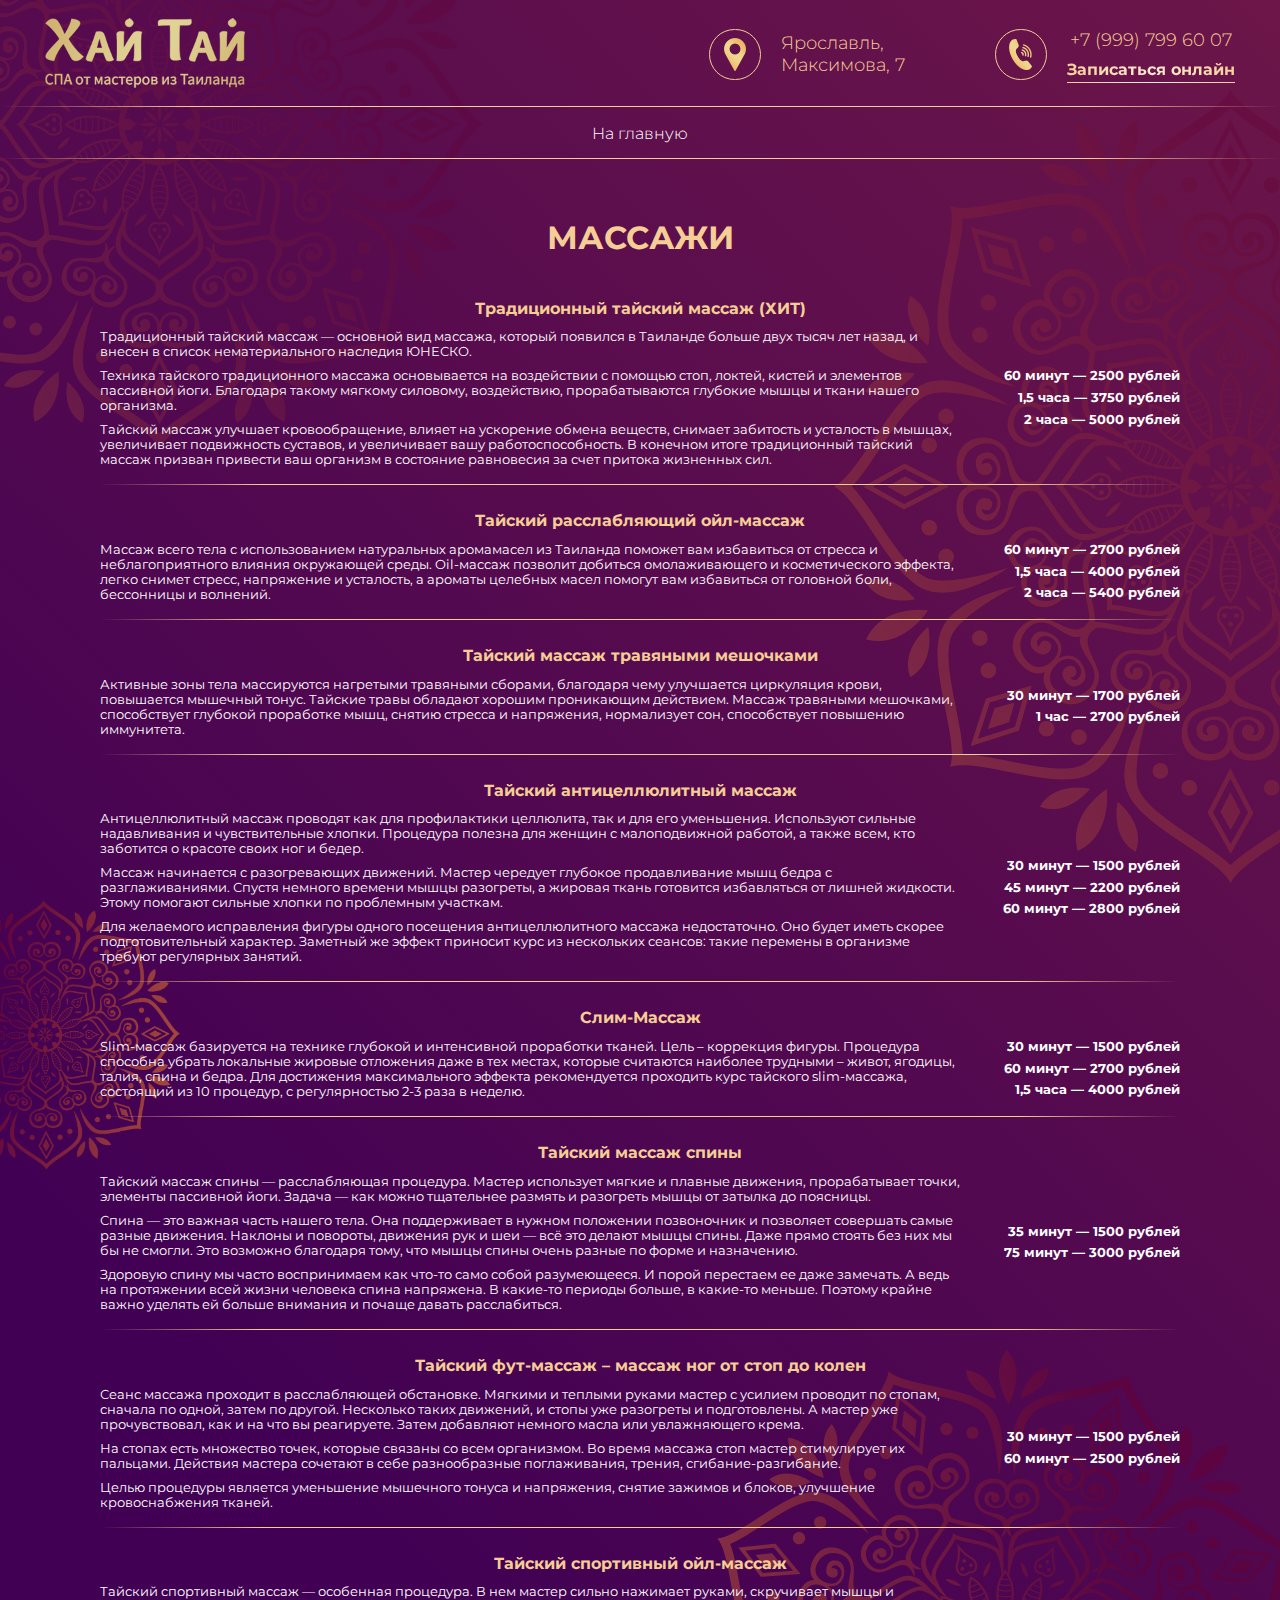
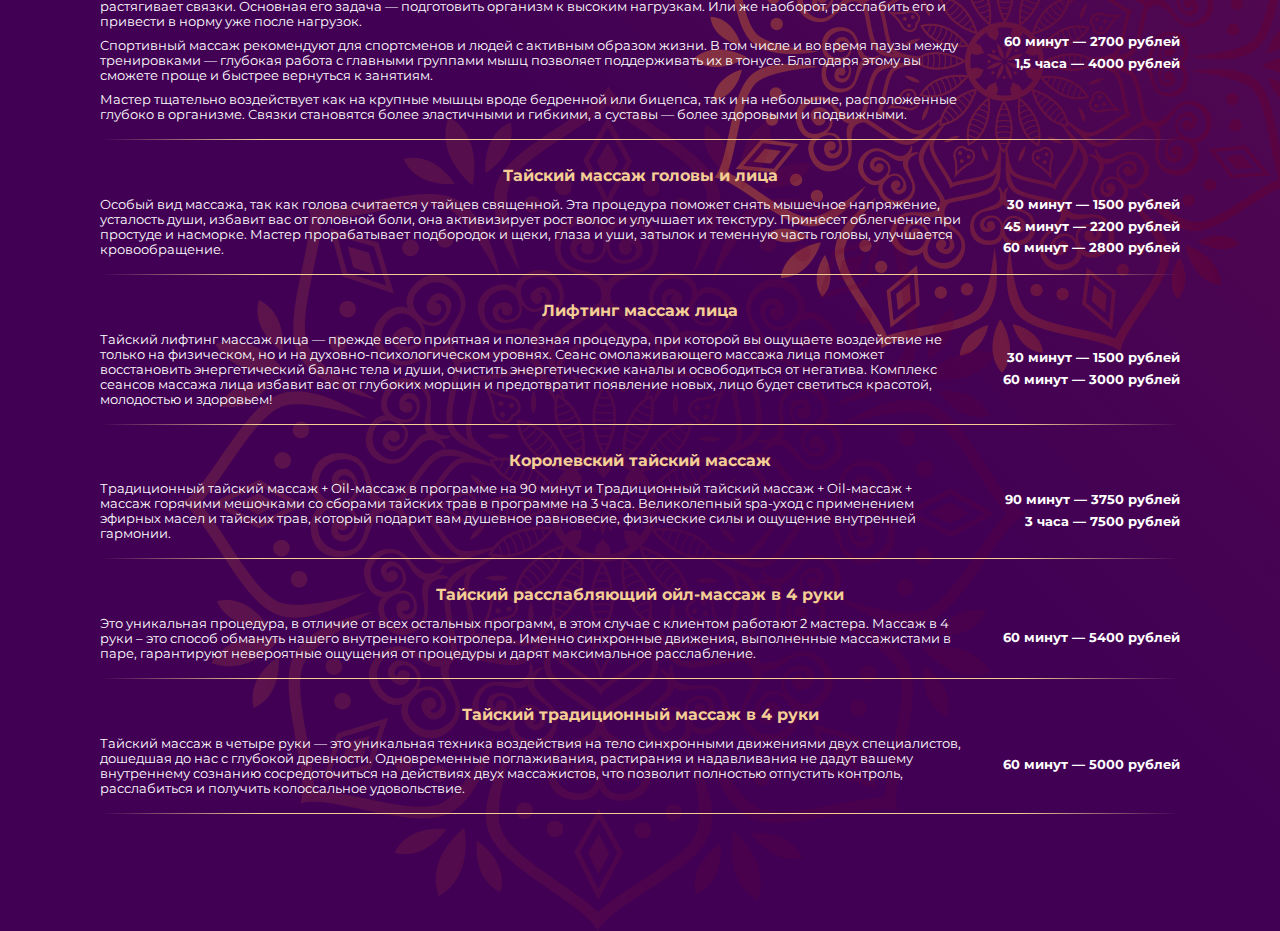
==== commit 8a3f58a2: "last commit" ====
--- a/massages.html
+++ b/massages.html
@@ -82,7 +82,7 @@
                         нормализует сон, способствует повышению иммунитета.</p>
                 </div>
                 <div class="item__prices">
-                    <p class="item__price">45 минут — 2100 рублей</p>
+                    <p class="item__price">30 минут — 1700 рублей</p>
                     <p class="item__price">1 час — 2700 рублей</p>
                 </div>
             </div>
@@ -137,7 +137,7 @@
                 </div>
                 <div class="item__prices">
                     <p class="item__price">35 минут — 1500 рублей</p>
-                    <p class="item__price">70 минут — 3000 рублей</p>
+                    <p class="item__price">75 минут — 3000 рублей</p>
                 </div>
             </div>
             <div class="price__item">
--- a/css/main.css
+++ b/css/main.css
@@ -1741,13 +1741,18 @@
 @media(max-width:767px) {
     .contacts__container {
         flex-wrap: wrap;
-        height: 600px;
+        height: 700px;
     }
 
     .contacts__information,
     .contacts__form-container {
         width: 100%;
         height: 200px;
+    }
+
+    .contacts__form-container {
+        width: 100%;
+        height: 300px;
     }
 
     .contacts__map {
